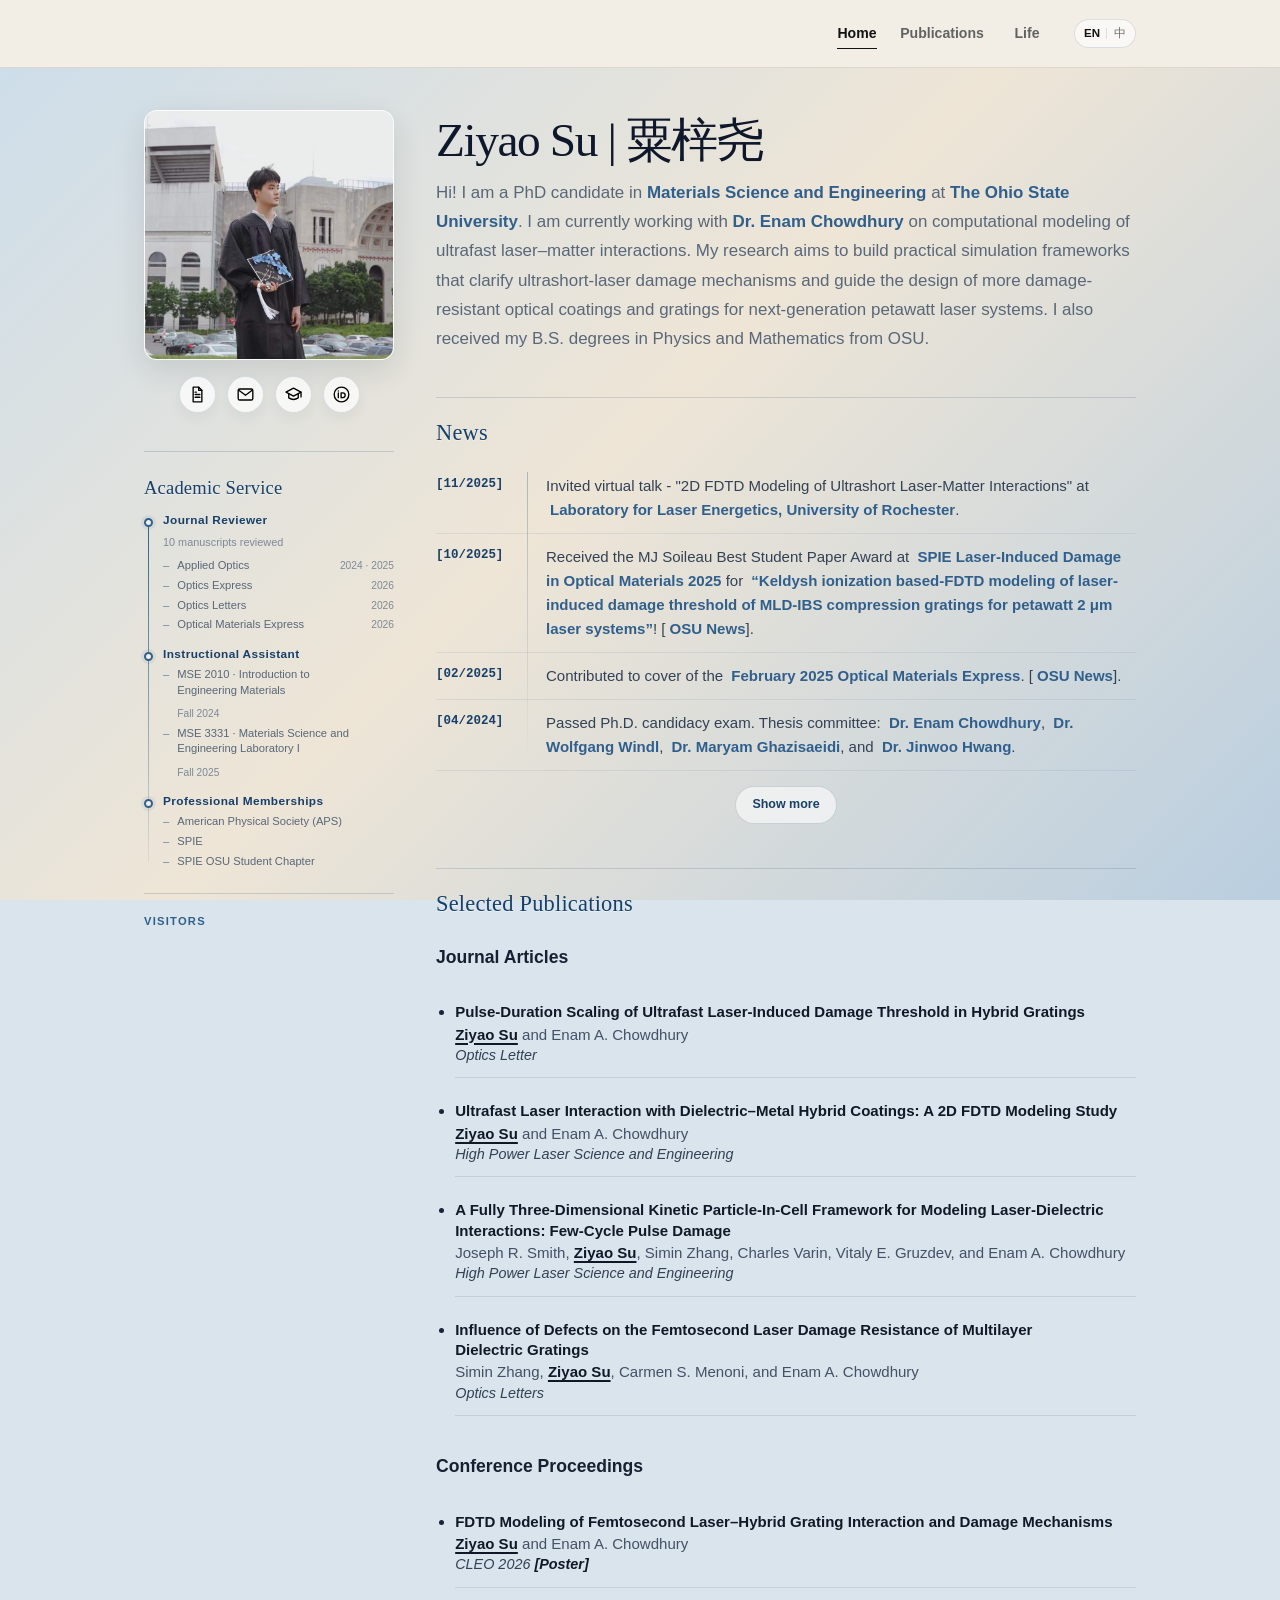
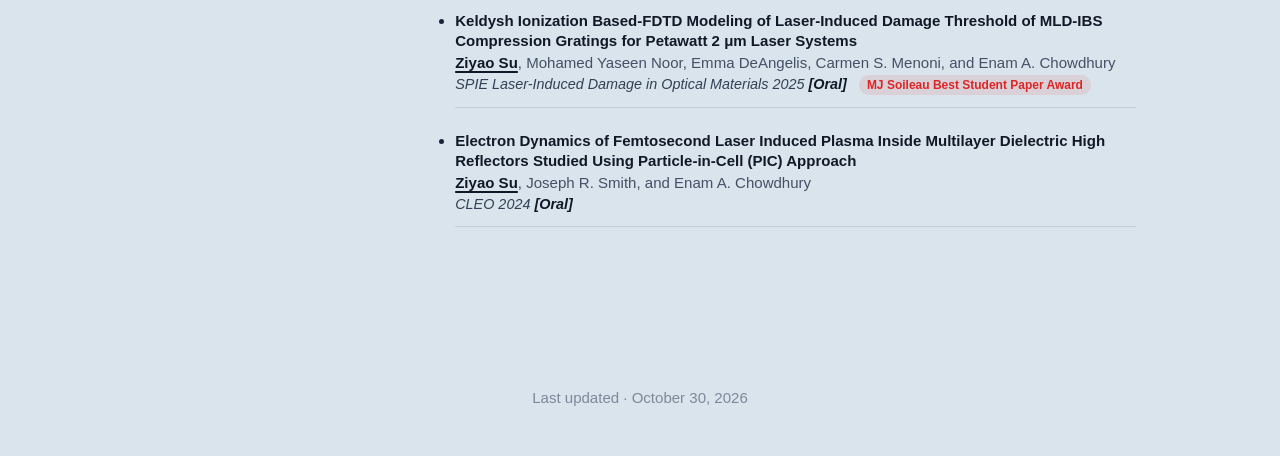
==== index.html @ ebd7d14d "update" ====
<!DOCTYPE html>
<html lang="en">
<head>
  <meta charset="UTF-8" />
  <meta name="viewport" content="width=device-width, initial-scale=1.0" />

  <title>Ziyao Su | 粟梓尧</title>

  <meta name="description" content="Personal academic website of Ziyao Su, PhD candidate in Materials Science and Engineering at The Ohio State University." />
  <meta name="author" content="Ziyao Su" />
  <script>document.documentElement.lang=new URLSearchParams(location.search).get('lang')==='zh'?'zh-CN':'en'</script>

  <link rel="stylesheet" href="style.css" />
  <link rel="stylesheet" href="refine.css?v=20261030-9" />
</head>

<body>
  <nav class="site-nav">
    <div class="nav-container">
      <div class="nav-actions"><div class="nav-links">
        <a href="index.html" class="active" data-en="Home" data-zh="首页">Home</a>
        <a href="publications.html" data-en="Publications" data-zh="学术成果">Publications</a>
        <a href="life.html" data-en="Life" data-zh="生活">Life</a>
      </div><button class="language-toggle" type="button" aria-label="切换至中文"><span data-lang="en">EN</span><i></i><span data-lang="zh">中</span></button></div>
    </div>
  </nav>

  <main class="container home-layout">
    <aside class="profile-sidebar">
      <div class="hero-photo-block">
        <img src="assets/images/profile/ziyao-su.jpg" alt="Ziyao Su" class="profile-photo" />

        <div class="hero-links" aria-label="Profile links">
          <a href="assets/documents/ziyao-su-cv-en.pdf" data-cv-link target="_blank" rel="noopener noreferrer" aria-label="Curriculum Vitae" data-tooltip-en="CV" data-tooltip-zh="简历"><img src="assets/icons/cv.svg" alt="" /></a>
          <a href="mailto:su.775@buckeyemail.osu.edu" aria-label="Email" data-tooltip-en="Email" data-tooltip-zh="邮箱"><img src="assets/icons/email.svg" alt="" /></a>
          <a href="https://scholar.google.com/citations?user=xP8BkjIAAAAJ&hl=en" target="_blank" rel="noopener noreferrer" aria-label="Google Scholar" data-tooltip-en="Google Scholar" data-tooltip-zh="谷歌学术"><img src="assets/icons/scholar.svg" alt="" /></a>
          <a href="https://orcid.org/0009-0007-4536-7956" target="_blank" rel="noopener noreferrer" aria-label="ORCID" data-tooltip-en="ORCID" data-tooltip-zh="ORCID"><img src="assets/icons/orcid.svg" alt="" /></a>
        </div>
      </div>

      <section id="service" class="service-section sidebar-service">
        <h2 data-en="Academic Service" data-zh="学术服务">Academic Service</h2>
        <ul class="service-points">
        <li class="service-group">
          <h3 data-en="Journal Reviewer" data-zh="期刊审稿">Journal Reviewer</h3>
          <span class="service-summary" data-en="10 manuscripts reviewed" data-zh="共审阅 10 篇稿件">10 manuscripts reviewed</span>
          <ul class="service-details">
            <li><span>Applied Optics</span><small>2024 · 2025</small></li>
            <li><span>Optics Express</span><small>2026</small></li>
            <li><span>Optics Letters</span><small>2026</small></li>
            <li><span>Optical Materials Express</span><small>2026</small></li>
          </ul>
        </li>
        <li class="service-group">
          <h3 data-en="Instructional Assistant" data-zh="教学助理">Instructional Assistant</h3>
          <ul class="service-details service-courses">
            <li data-en="MSE 2010 · Introduction to Engineering Materials &lt;small&gt;Fall 2024&lt;/small&gt;" data-zh="MSE 2010 · 工程材料导论 &lt;small&gt;2024 秋季&lt;/small&gt;">MSE 2010 · Introduction to Engineering Materials <small>Fall 2024</small></li>
            <li data-en="MSE 3331 · Materials Science and Engineering Laboratory I &lt;small&gt;Fall 2025&lt;/small&gt;" data-zh="MSE 3331 · 材料科学与工程实验 I &lt;small&gt;2025 秋季&lt;/small&gt;">MSE 3331 · Materials Science and Engineering Laboratory I <small>Fall 2025</small></li>
          </ul>
</li>
<li class="service-group">
  <h3 data-en="Professional Memberships" data-zh="专业会员">
    Professional Memberships
  </h3>
  <ul class="service-details service-memberships">
    <li data-en="American Physical Society (APS)"
        data-zh="美国物理学会（APS）">
      American Physical Society (APS)
    </li>
    <li data-en="SPIE" data-zh="SPIE">
      SPIE
    </li>
    <li data-en="SPIE OSU Student Chapter"
        data-zh="SPIE 俄亥俄州立大学学生分会">
      SPIE OSU Student Chapter
    </li>
  </ul>
</li>
        </ul>
      </section>

      <div class="sidebar-visitors">
        <span class="section-kicker" data-en="Visitors" data-zh="访客分布">Visitors</span>
	<div class="visitor-map" aria-label="Live visitor map">
  	<script
    	type="text/javascript"
    	id="mapmyvisitors"
    	src="https://mapmyvisitors.com/map.js?d=BDCIpGPcllW_cc_8S6606R4wEOKuxlZDSg9WOdwCF6E&cl=ffffff&w=a">
  	</script>
    </aside>

    <div class="home-content">
    <header class="home-hero">

      <div class="hero-intro">
        <h1>Ziyao Su | 粟梓尧 </h1>

        <p class="subtitle" data-content-key="hero-intro">
          Hi! I am a PhD candidate in <a href="https://mse.osu.edu/" target="_blank" rel="noopener noreferrer">Materials Science and Engineering</a> at 
          <a href="https://osu.edu" target="_blank" rel="noopener noreferrer">The Ohio State University</a>. 
          I am currently working with <a href="https://people.engineering.osu.edu/people/chowdhury.24" target="_blank" rel="noopener noreferrer">Dr. Enam Chowdhury</a> 
          on computational modeling of ultrafast laser–matter interactions. My research aims to build practical simulation frameworks that clarify ultrashort-laser damage mechanisms and guide the design of more damage-resistant optical coatings and gratings for next-generation petawatt laser systems. I also received my B.S. degrees in Physics and Mathematics from OSU.
        </p>
        
      </div>
    </header>


<!------------------------------------------ news ------------------------------------------>   
    
<section id="news" class="news-section">
  <h2 data-en="News" data-zh="近况">News</h2>

  <ul class="news-list">


    <li>
      <span class="news-date">[11/2025]</span>
      <span class="news-text" data-content-key="news-talk">
        Invited virtual talk - "2D FDTD Modeling of Ultrashort Laser-Matter Interactions" at 
        <a href="https://www.lle.rochester.edu/" target="_blank">Laboratory for Laser Energetics, University of Rochester</a>.
      </span>
    </li>

    <li>
      <span class="news-date">[10/2025]</span>
      <span class="news-text" data-content-key="news-award">
        Received the MJ Soileau Best Student Paper Award at
        <a href="https://spie.org/conferences-and-exhibitions/laser-damage" target="_blank">
          SPIE Laser-Induced Damage in Optical Materials 2025
        </a>
        for
        <a href="https://doi.org/10.1117/12.3071987" target="_blank">“Keldysh ionization based-FDTD modeling of laser-induced damage threshold of MLD-IBS compression gratings for petawatt 2 μm laser systems”</a>! 
        [<a href="https://mse.osu.edu/news/2026/03/mse-doctoral-candidate-ziyao-su-receives-best-student-paper-award" target="_blank">OSU News</a>].
      </span>
    </li>
    
    <li>
      <span class="news-date">[02/2025]</span>
      <span class="news-text" data-content-key="news-cover">
        Contributed to cover of the
        <a href="https://opg.optica.org/ome/issue.cfm?volume=15&issue=2" target="_blank" rel="noopener noreferrer">February 2025 Optical Materials Express</a>. 
        [<a href="https://mse.osu.edu/news/2025/02/work-mse-doctoral-candidates-featured-cover-optical-materials-express" target="_blank" rel="noopener noreferrer">OSU News</a>].
      </span>
    </li>

    <li>
      <span class="news-date">[04/2024]</span>
      <span class="news-text" data-content-key="news-candidacy">
        Passed Ph.D. candidacy exam. Thesis committee:         
        <a href="https://people.engineering.osu.edu/people/chowdhury.24" target="_blank" rel="noopener noreferrer">Dr. Enam Chowdhury</a>,
        <a href="https://people.engineering.osu.edu/people/windl.1" target="_blank" rel="noopener noreferrer">Dr. Wolfgang Windl</a>,
        <a href="https://people.engineering.osu.edu/people/ghazisaeidi.1" target="_blank" rel="noopener noreferrer">Dr. Maryam Ghazisaeidi</a>,
        and <a href="https://people.engineering.osu.edu/people/hwang.458" target="_blank" rel="noopener noreferrer">Dr. Jinwoo Hwang</a>.
      </span>
    </li>
    
    <li>
      <span class="news-date">[01/2023]</span>
      <span class="news-text" data-content-key="news-phd">
        Started Ph.D. journey in <a href="https://mse.osu.edu/" target="_blank" rel="noopener noreferrer">Materials Science and Engineering</a>
        at <a href="https://osu.edu" target="_blank" rel="noopener noreferrer">The Ohio State University</a>,
        advised by <a href="https://people.engineering.osu.edu/people/chowdhury.24" target="_blank" rel="noopener noreferrer">Dr. Enam Chowdhury</a>.
      </span>
    </li>
    
  </ul>
  <button class="news-more" type="button" data-en="Show more" data-zh="显示更多">Show more</button>
</section>

<!------------------------------------------ publications ------------------------------------------>
    
<section id="publications">
  <h2 data-en="Selected Publications" data-zh="代表性成果">Selected Publications</h2>
  <h3 data-en="Journal Articles" data-zh="期刊论文">Journal Articles</h3>

  <ul class="publication-list compact-publications">
<!-----------------------------------------
    <li>
      <div class="pub-title-line">
        High Damage Threshold Multilayer Dielectric Gratings Enabled for 1.95 μm
        High-Energy CPA Systems
      </div>
      <div class="pub-author-line">
        Mohamed Yaseen Noor, <strong>Ziyao Su</strong>, Ravleen Kaur, Andy Lee,
        Carmen S. Menoni, and Enam Chowdhury
      </div>
      <div class="pub-info-line">
        Optica, manuscript in preparation for submission
      </div>
    </li>

    <li>
      <div class="pub-title-line">
        X-ray Production from High Intensity Mid-IR Laser Interactions with Thin
        Liquid Sheet Target in Air
      </div>
      <div class="pub-author-line">
        Milo Eder, Justin Twardowski, <strong>Ziyao Su</strong>, Alphonse Marra,
        Michael Chini, Zenghu Chang, and Enam Chowdhury
      </div>
      <div class="pub-info-line">
        <em>Ultrafast Science</em>, under review
      </div>
    </li>

    <li>
      <div class="pub-title-line">
        <a href="https://doi.org/10.1021/acsami.5c16451" target="_blank" rel="noopener noreferrer">
          Ultrafast Laser-Induced Defects in β-Gallium Oxide Below Ablation Threshold
        </a>
      </div>
      <div class="pub-author-line">
        E. DeAngelis, C. Chae, S. Alam, H. Gao, M. Y. Noor,
        <strong>Ziyao Su</strong>, L. Brillson, J. Hwang, and E. Chowdhury
      </div>
      <div class="pub-info-line">
        <em>ACS Applied Materials &amp; Interfaces</em>
      </div>
    </li>
 ----------------------------------------->   

    <li>
      <div class="pub-title-line">
        <a href="https://doi.org/10.1364/OL.608170" target="_blank" rel="noopener noreferrer">
         Pulse-Duration Scaling of Ultrafast Laser-Induced Damage Threshold in Hybrid Gratings
        </a>
      </div>
      <div class="pub-author-line">
        <strong>Ziyao Su</strong> and Enam A. Chowdhury
      </div>
      <div class="pub-info-line">
        <em>Optics Letter</em>
      </div>
    </li>


    <li>
      <div class="pub-title-line">
        <a href="https://doi.org/10.1017/hpl.2026.10161" target="_blank" rel="noopener noreferrer">
          Ultrafast Laser Interaction with Dielectric–Metal Hybrid Coatings:
          A 2D FDTD Modeling Study
        </a>
      </div>
      <div class="pub-author-line">
        <strong>Ziyao Su</strong> and Enam A. Chowdhury
      </div>
      <div class="pub-info-line">
        <em>High Power Laser Science and Engineering</em>
      </div>
    </li>
    

    <li>
      <div class="pub-title-line">
        <a href="https://doi.org/10.1017/hpl.2025.10041" target="_blank" rel="noopener noreferrer">
          A Fully Three-Dimensional Kinetic Particle-In-Cell Framework for Modeling
          Laser-Dielectric Interactions: Few-Cycle Pulse Damage
        </a>
      </div>
      <div class="pub-author-line">
        Joseph R. Smith, <strong>Ziyao Su</strong>, Simin Zhang, Charles Varin,
        Vitaly E. Gruzdev, and Enam A. Chowdhury
      </div>
      <div class="pub-info-line">
        <em>High Power Laser Science and Engineering</em>
      </div>
    </li>
    
    <li>
      <div class="pub-title-line">
        <a href="https://doi.org/10.1364/OL.483581" target="_blank" rel="noopener noreferrer">
          Influence of Defects on the Femtosecond Laser Damage Resistance of
          Multilayer Dielectric Gratings
        </a>
      </div>
      <div class="pub-author-line">
        Simin Zhang, <strong>Ziyao Su</strong>, Carmen S. Menoni, and Enam A. Chowdhury
      </div>
      <div class="pub-info-line">
        <em>Optics Letters</em>
      </div>
    </li>
  </ul>

  <h3 data-en="Conference Proceedings" data-zh="会议录">Conference Proceedings</h3>

  <ul class="publication-list compact-publications">
    <li>
      <div class="pub-title-line">
        <a href="https://doi.org/10.1364/CLEO_AT.2026.JW1.123" target="_blank" rel="noopener noreferrer">
        FDTD Modeling of Femtosecond Laser–Hybrid Grating Interaction and Damage Mechanisms
	</a>
      </div>
      <div class="pub-author-line">
        <strong>Ziyao Su</strong> and Enam A. Chowdhury
      </div>
      <div class="pub-info-line">
        <em>CLEO 2026 <strong>[Poster]</strong></em>        
      </div>
    </li>

    <li>
      <div class="pub-title-line">
        <a href="https://doi.org/10.1117/12.3071987" target="_blank" rel="noopener noreferrer">
          Keldysh Ionization Based-FDTD Modeling of Laser-Induced Damage Threshold
          of MLD-IBS Compression Gratings for Petawatt 2 μm Laser Systems
        </a>
      </div>
      <div class="pub-author-line">
        <strong>Ziyao Su</strong>, Mohamed Yaseen Noor, Emma DeAngelis,
        Carmen S. Menoni, and Enam A. Chowdhury
      </div>
      <div class="pub-info-line">
        <em>SPIE Laser-Induced Damage in Optical Materials 2025 <strong>[Oral]</strong></em> 
        <span class="pub-highlight">MJ Soileau Best Student Paper Award</span>
      </div>
    </li>

    <li>
      <div class="pub-title-line">
        <a href="https://doi.org/10.1364/CLEO_SI.2024.SF3H.5" target="_blank" rel="noopener noreferrer">
          Electron Dynamics of Femtosecond Laser Induced Plasma Inside Multilayer
          Dielectric High Reflectors Studied Using Particle-in-Cell (PIC) Approach
        </a>
      </div>
      <div class="pub-author-line">
        <strong>Ziyao Su</strong>, Joseph R. Smith, and Enam A. Chowdhury
      </div>
      <div class="pub-info-line">
        <em>CLEO 2024 <strong>[Oral]</strong></em>  
      </div>
    </li>
  </ul>
</section>
    </div>
  </main>
  <footer class="site-footer" data-en="Last updated · October 30, 2026" data-zh="最近更新 · 2026 年 10 月 30 日">Last updated · October 30, 2026</footer>
  <script src="site.js?v=20261030-15"></script>
</body>
</html>
---- style.css ----
:root {
  --bg-1: #eef4ff;
  --bg-2: #f8f2ff;
  --bg-3: #f8fbff;

  --card: rgba(255, 255, 255, 0.78);
  --card-strong: rgba(255, 255, 255, 0.92);
  --border: rgba(255, 255, 255, 0.45);

  --text: #18212f;
  --muted: #5d6b82;
  --soft: #8a96ab;

  --primary: #4f6df5;
  --primary-dark: #2f4dd8;

  --shadow-lg: 0 18px 50px rgba(43, 61, 103, 0.12);
  --shadow-md: 0 10px 28px rgba(43, 61, 103, 0.08);

  --radius-xl: 26px;
}

/* 2026 unified refinement */
:root {
  --ink: #182129;
  --muted: #5e6a73;
  --soft: #83909a;
  --primary: #345d73;
  --primary-dark: #234759;
  --paper: #f7f7f4;
  --card: rgba(255, 255, 252, .84);
  --border: rgba(31, 47, 55, .11);
  --radius-xl: 18px;
  --shadow-md: 0 12px 36px rgba(32, 46, 52, .055);
}

html { scroll-behavior: smooth; background: var(--paper); }
body {
  color: var(--ink);
  background: linear-gradient(180deg, #f5f6f3 0, #fafaf8 42%, #f4f5f2 100%);
  font-family: Inter, "Noto Sans SC", "PingFang SC", -apple-system, BlinkMacSystemFont, "Segoe UI", sans-serif;
  opacity: 0;
  transform: translateY(5px);
  transition: opacity .35s ease, transform .35s ease;
}
body.page-ready { opacity: 1; transform: none; }
body.page-leaving { opacity: 0; transform: translateY(-3px); }
body::before, body::after { opacity: .24; filter: saturate(.55); }

.site-nav {
  position: sticky; top: 0; z-index: 50;
  height: 68px;
  background: rgba(247, 247, 244, .82);
  border-bottom: 1px solid var(--border);
  backdrop-filter: blur(18px) saturate(135%);
  -webkit-backdrop-filter: blur(18px) saturate(135%);
}
.nav-container { max-width: 1040px; height: 100%; padding: 0 24px; }
.nav-name { font-family: Georgia, "Noto Serif SC", serif; font-weight: 600; letter-spacing: .025em; }
.nav-actions, .nav-links { display: flex; align-items: center; }
.nav-actions { gap: 16px; }
.nav-links { gap: 2px; }
.nav-links a { position: relative; padding: 8px 11px; border-radius: 8px; font-size: .88rem; font-weight: 560; }
.nav-links a.active { color: var(--ink); background: transparent; box-shadow: none; }
.nav-links a.active::after { content: ""; position: absolute; left: 11px; right: 11px; bottom: 2px; height: 1.5px; background: var(--primary); }
.nav-links a:hover { background: rgba(48, 81, 96, .06); }
.language-toggle { display: flex; align-items: center; gap: 6px; padding: 5px 8px; border: 1px solid var(--border); border-radius: 999px; background: rgba(255,255,255,.56); color: var(--soft); cursor: pointer; font: inherit; font-size: .72rem; }
.language-toggle i { width: 1px; height: 11px; background: var(--border); }
.language-toggle span { transition: color .2s ease, font-weight .2s ease; }
.language-toggle span.active { color: var(--primary-dark); font-weight: 800; }

.container, .page-container { max-width: 1040px; }
header, section { border: 1px solid var(--border); border-radius: var(--radius-xl); box-shadow: var(--shadow-md); }
.home-hero { padding: 42px; grid-template-columns: 214px 1fr; gap: 42px; }
.profile-photo { width: 190px; height: 190px; border-radius: 13px; box-shadow: 0 10px 30px rgba(31, 43, 49, .12); }
h1 { font-family: Georgia, "Noto Serif SC", serif; font-weight: 500; font-size: clamp(2.25rem, 4vw, 3.3rem); }
.subtitle { line-height: 1.72; }
section { padding: 28px 30px; margin-top: 18px; }
section h2 { margin-bottom: 18px; padding-left: 0; font-family: Georgia, "Noto Serif SC", serif; font-weight: 500; font-size: 1.5rem; }
section h2::before { display: none; }
.news-list li { padding: 10px 0; }
.compact-publications li { margin-bottom: 11px; }

.section-kicker { color: var(--primary); font-size: .72rem; font-weight: 750; letter-spacing: .13em; text-transform: uppercase; }

.site-footer { padding: 30px 16px 44px; }
@media (max-width: 760px) {
  .site-nav { height: 62px; }
  .nav-container { flex-direction: row; align-items: center; padding: 0 15px; gap: 10px; }
  .nav-name { font-size: .94rem; white-space: nowrap; }
  .nav-actions { gap: 5px; margin-left: auto; }
  .nav-links { gap: 0; }
  .nav-links a { padding: 7px 6px; font-size: .76rem; }
  .nav-links a.active::after { left: 6px; right: 6px; }
  .language-toggle { gap: 4px; padding: 4px 6px; font-size: .66rem; }
  .container, .page-container { padding: 22px 13px 45px; }
  .home-hero { padding: 25px 20px; gap: 21px; }
  section { padding: 22px 18px; }
}

* {
  box-sizing: border-box;
}

html {
  scroll-behavior: smooth;
}

body {
  margin: 0;
  font-family: Inter, "Segoe UI", Arial, Helvetica, sans-serif;
  color: var(--text);
  line-height: 1.75;
  min-height: 100vh;
  background:
    radial-gradient(circle at 10% 20%, rgba(125, 171, 255, 0.25), transparent 28%),
    radial-gradient(circle at 90% 15%, rgba(173, 127, 255, 0.20), transparent 25%),
    radial-gradient(circle at 80% 80%, rgba(104, 211, 255, 0.18), transparent 26%),
    linear-gradient(135deg, var(--bg-1) 0%, var(--bg-2) 52%, var(--bg-3) 100%);
}

body::before,
body::after {
  content: "";
  position: fixed;
  z-index: -1;
  border-radius: 999px;
  filter: blur(60px);
  opacity: 0.35;
}

body::before {
  width: 280px;
  height: 280px;
  top: 80px;
  left: -60px;
  background: #96b8ff;
}

body::after {
  width: 340px;
  height: 340px;
  right: -100px;
  top: 280px;
  background: #d6a3ff;
}

a {
  color: var(--primary);
  text-decoration: none;
  transition: all 0.2s ease;
}

a:hover {
  color: var(--primary-dark);
  text-decoration: underline;
}

strong {
  color: #101828;
}

em {
  color: #334155;
}

/* ---------------------------Layout--------------------------- */

.container,
.page-container {
  max-width: 1080px;
  margin: 0 auto;
  padding: 46px 24px 80px;
}

/* Header */

header {
  background: var(--card-strong);
  border: 1px solid var(--border);
  box-shadow: var(--shadow-lg);
  backdrop-filter: blur(12px);
  border-radius: var(--radius-xl);
  padding: 44px 42px;
  margin-bottom: 28px;
  position: relative;
  overflow: hidden;
}

header::before {
  content: "";
  position: absolute;
  width: 220px;
  height: 220px;
  border-radius: 999px;
  right: -70px;
  top: -70px;
  background: radial-gradient(circle, rgba(133, 164, 255, 0.25), transparent 68%);
}

header::after {
  content: "";
  position: absolute;
  width: 180px;
  height: 180px;
  border-radius: 999px;
  left: -60px;
  bottom: -60px;
  background: radial-gradient(circle, rgba(198, 147, 255, 0.18), transparent 68%);
}

/* ---------------------------Navigation--------------------------- */

.site-nav {
  position: sticky;
  top: 0;
  z-index: 20;
  backdrop-filter: blur(14px);
  background: rgba(255, 255, 255, 0.55);
  border-bottom: 1px solid rgba(255, 255, 255, 0.35);
}

.nav-container {
  max-width: 1080px;
  margin: 0 auto;
  padding: 16px 24px;
  display: flex;
  justify-content: space-between;
  align-items: center;
}

.nav-name {
  font-size: 1.05rem;
  font-weight: 800;
  letter-spacing: 0.02em;
  color: #0f172a;
}

.nav-name:hover {
  text-decoration: none;
}

.nav-links {
  display: flex;
  flex-wrap: wrap;
  gap: 10px;
}

.nav-links a {
  color: var(--muted);
  padding: 8px 14px;
  border-radius: 999px;
  font-size: 0.95rem;
  font-weight: 600;
}

.nav-links a:hover {
  background: rgba(79, 109, 245, 0.08);
  color: var(--primary-dark);
  text-decoration: none;
}

.nav-links a.active {
  background: linear-gradient(135deg, #4f6df5, #7c5cff);
  color: white;
  box-shadow: 0 8px 20px rgba(79, 109, 245, 0.22);
}

/* ---------------------------Homepage hero--------------------------- */

.home-hero {
  display: grid;
  grid-template-columns: 260px 1fr;
  gap: 34px;
  align-items: center;
}

.hero-photo-block {
  display: flex;
  flex-direction: column;
  align-items: center;
}

.profile-photo {
  width: 220px;
  height: 220px;
  object-fit: cover;
  border-radius: 28px;
  border: 1px solid rgba(255, 255, 255, 0.65);
  box-shadow: 0 14px 34px rgba(43, 61, 103, 0.14);
  background: rgba(255, 255, 255, 0.6);
}

.hero-links {
  display: flex;
  flex-wrap: wrap;
  justify-content: center;
  gap: 7px;
  margin-top: 14px;
  font-size: 0.9rem;
  font-weight: 700;
}

.hero-links a {
  color: var(--primary-dark);
}

.hero-links a:hover {
  text-decoration: underline;
}

.hero-links span {
  color: var(--soft);
  font-weight: 500;
}

.hero-intro {
  position: relative;
  z-index: 1;
}

.hero-intro h1 {
  margin-bottom: 10px;
}

.hero-intro .subtitle {
  margin-top: 12px;
}

h1 {
  margin: 0 0 12px;
  font-size: clamp(2.4rem, 4vw, 3.6rem);
  line-height: 1.1;
  letter-spacing: -0.03em;
  color: #0f172a;
}

.subtitle {
  margin: 0;
  max-width: 780px;
  font-size: 1.06rem;
  color: var(--muted);
}

.affiliation {
  display: inline-block;
  margin: 4px 0 14px;
  padding: 6px 12px;
  border-radius: 999px;
  background: rgba(79, 109, 245, 0.10);
  color: var(--primary-dark);
  font-weight: 700;
  font-size: 0.95rem;
}

/* ---------------------------Normal sections--------------------------- */

section {
  background: var(--card);
  border: 1px solid var(--border);
  box-shadow: var(--shadow-md);
  backdrop-filter: blur(10px);
  border-radius: var(--radius-xl);
  padding: 34px;
  margin-top: 26px;
}

section h2 {
  margin: 0 0 24px;
  font-size: 1.65rem;
  line-height: 1.2;
  color: #0f172a;
  position: relative;
  padding-left: 16px;
}

section h2::before {
  content: "";
  position: absolute;
  left: 0;
  top: 6px;
  width: 6px;
  height: 1.2em;
  border-radius: 999px;
  background: linear-gradient(180deg, #4f6df5, #8b5cf6);
}

section h3 {
  color: #172033;
  margin-top: 24px;
}

/* ---------------------------News section--------------------------- */

.news-section {
  padding: 30px 34px;
}

.news-list {
  list-style: none;
  padding: 0;
  margin: 0;
}

.news-list li {
  display: grid;
  grid-template-columns: 110px 1fr;
  gap: 18px;
  padding: 12px 0;
  border-bottom: 1px solid rgba(148, 163, 184, 0.22);
}

.news-list li:last-child {
  border-bottom: none;
}

.news-date {
  color: black;
  font-weight: 800;
  font-size: 0.92rem;
  white-space: nowrap;
}

.news-text {
  color: #334155;
  line-height: 1.6;
}

.news-text a {
  font-weight: 700;
  margin-left: 4px;
}

@media (max-width: 700px) {
  .news-list li {
    grid-template-columns: 1fr;
    gap: 4px;
  }
}


/* ---------------------------Selected publications--------------------------- */

.compact-publications {
  padding-left: 1.2rem;
}

.compact-publications li {
  margin-bottom: 14px;
  line-height: 1.35;
}

.pub-title-line {
  font-weight: 700;
  color: #111827;
  margin-bottom: 2px;
}

.pub-title-line a {
  color: #111827;
  text-decoration: none;
}

.pub-title-line a:hover {
  color: var(--primary-dark);
  text-decoration: underline;
}

.pub-author-line {
  color: #445066;
  font-size: 0.94rem;
  margin-bottom: 1px;
}

.pub-info-line {
  color: var(--soft);
  font-size: 0.9rem;
}

.pub-highlight {
  display: inline-block;
  margin-left: 8px;
  padding: 2px 8px;
  border-radius: 999px;
  background: rgba(220, 38, 38, 0.1);
  color: #dc2626;
  font-size: 0.75rem;
  font-weight: 800;
  white-space: nowrap;
}

/* ---------------------------Footer--------------------------- */

.site-footer {
  text-align: center;
  color: #7d889b;
  padding: 28px 16px 50px;
  font-size: 0.94rem;
}

/* ---------------------------Mobile--------------------------- */

@media (max-width: 760px) {
  .nav-container {
    flex-direction: column;
    align-items: flex-start;
    gap: 10px;
  }

  .container,
  .page-container {
    padding: 28px 16px 56px;
  }

  header,
  section {
    padding: 24px 20px;
    border-radius: 20px;
  }

  .home-hero {
    grid-template-columns: 1fr;
    text-align: left;
    gap: 24px;
  }

  .hero-photo-block {
    align-items: flex-start;
  }

  .profile-photo {
    width: 180px;
    height: 180px;
    border-radius: 24px;
  }

  .hero-links {
    justify-content: flex-start;
  }

}
---- refine.css ----
/* Final shared visual layer - loaded after page-specific styles. */
:root { --ink:#17243a; --muted:#596779; --soft:#7d8998; --primary:#315f8c; --primary-dark:#173f69; --nav-text:#626262; --nav-active:#111; --nav-soft:#707070; --paper:#e8e2d7; --card:rgba(244,239,229,.90); --border:rgba(34,68,99,.14); --radius-xl:18px; --shadow-md:0 14px 40px rgba(30,53,78,.08); }
html { scroll-behavior:smooth; background-color:#d9e4ec !important; background-image:linear-gradient(135deg,#cbddeb 0%,#eee5d6 49%,#b9cee0 100%) !important; min-height:100%; }
body { color:var(--ink); background-color:#d9e4ec !important; background-image:linear-gradient(135deg,#cbddeb 0%,#eee5d6 49%,#b9cee0 100%) !important; background-attachment:fixed !important; min-height:100vh; font-family:Inter,"Noto Sans SC","PingFang SC",-apple-system,BlinkMacSystemFont,"Segoe UI",sans-serif; opacity:1; transform:none; }
body.page-ready,body.page-leaving { opacity:1; transform:none; }
body::before,body::after,header::before,header::after { display:none !important; content:none !important; animation:none !important; }
.site-nav { position:sticky; top:0; z-index:50; height:68px; background:#f2eee6; border-bottom:1px solid #ddd7ce; backdrop-filter:none; -webkit-backdrop-filter:none; }
.nav-container { max-width:1040px; height:100%; padding:0 24px; flex-direction:row; justify-content:flex-end; }
.nav-actions,.nav-links { display:flex; align-items:center; }
.nav-actions { gap:16px; }
.nav-links { gap:2px; }
.nav-links a { display:flex; align-items:center; justify-content:center; position:relative; padding:8px; border-radius:8px; font-size:0; font-weight:560; white-space:nowrap; color:var(--nav-text); }
.nav-links a::before { content:attr(data-en); font-size:.88rem; line-height:1.4; }
html[lang^="zh"] .nav-links a::before { content:attr(data-zh); }
.nav-links a:nth-child(1),.nav-links a:nth-child(3) { width:62px; }
.nav-links a:nth-child(2) { width:104px; }
.nav-links a.active { color:var(--nav-active); background:transparent; box-shadow:none; }
.nav-links a.active::after { content:""; position:absolute; left:11px; right:11px; bottom:2px; height:1.5px; background:var(--nav-active); }
.nav-links a:hover { color:#111; background:#e7e2da; }
.language-toggle { display:flex; align-items:center; justify-content:center; gap:6px; width:62px; height:29px; padding:5px 8px; border:1px solid rgba(34,68,99,.14); border-radius:999px; background:rgba(255,255,255,.56); color:var(--nav-soft); cursor:pointer; font:inherit; font-size:.72rem; }
.language-toggle i { width:1px; height:11px; background:var(--border); }
.language-toggle span { min-width:13px; text-align:center; color:var(--nav-soft); font-weight:500; transition:none; }
html:not([lang^="zh"]) .language-toggle [data-lang="en"],html[lang^="zh"] .language-toggle [data-lang="zh"] { color:#111; font-weight:800; }
.language-toggle:hover { color:#111; border-color:#aaa39a; }
.container,.page-container { max-width:1040px; }
header,section { border:1px solid rgba(42,63,71,.13); border-radius:var(--radius-xl); box-shadow:0 16px 46px rgba(41,55,60,.075); background-color:rgba(255,255,255,.76); background-image:none; backdrop-filter:blur(18px) saturate(120%); -webkit-backdrop-filter:blur(18px) saturate(120%); }
body:not(.page-ready) main > header,body:not(.page-ready) main > section { opacity:0; transform:translateX(34px); }
body.page-ready main > header,body.page-ready main > section { animation:card-arrive .7s both cubic-bezier(.22,1,.36,1); animation-delay:calc(var(--card-index,0) * 70ms); }
body.cards-leaving main > header,body.cards-leaving main > section { animation:card-depart .30s both cubic-bezier(.55,0,1,.45); animation-delay:0ms; }
main > :nth-child(1){--card-index:0} main > :nth-child(2){--card-index:1} main > :nth-child(3){--card-index:2} main > :nth-child(4){--card-index:3} main > :nth-child(5){--card-index:4} main > :nth-child(6){--card-index:5} main > :nth-child(7){--card-index:6}
@keyframes card-arrive { from{opacity:0;transform:translateX(38px) scale(.985);filter:blur(3px)} to{opacity:1;transform:none;filter:blur(0)} }
@keyframes card-depart { from{opacity:1;transform:none;filter:blur(0)} to{opacity:0;transform:translateX(-24px) scale(.995);filter:blur(1px)} }
.home-hero { padding:42px; grid-template-columns:214px 1fr; gap:42px; align-items:start; }
.profile-photo { width:190px; height:190px; border-radius:13px; box-shadow:0 10px 30px rgba(31,43,49,.12); }
.hero-photo-block { position:sticky; top:92px; align-self:start; }
.hero-links { display:flex; justify-content:center; gap:11px; margin-top:16px; }
.hero-links a { position:relative; display:grid; place-items:center; width:37px; height:37px; border:1px solid rgba(34,68,99,.15); border-radius:50%; color:var(--primary-dark); background:rgba(255,255,255,.72); box-shadow:0 5px 14px rgba(31,53,76,.06); transition:transform .2s ease,border-color .2s ease,background .2s ease; }
.hero-links a:hover { transform:translateY(-2px); border-color:rgba(34,68,99,.34); background:#fff; }
.hero-links img { width:19px; height:19px; }
.hero-links a::after { content:attr(data-tooltip-en); position:absolute; top:calc(100% + 7px); left:50%; z-index:5; transform:translate(-50%,-3px); padding:4px 7px; border-radius:5px; color:#fff; background:var(--primary-dark); font-size:.67rem; font-weight:650; line-height:1; white-space:nowrap; opacity:0; pointer-events:none; transition:opacity .18s ease,transform .18s ease; }
html[lang^="zh"] .hero-links a::after { content:attr(data-tooltip-zh); }
.hero-links a:hover::after,.hero-links a:focus-visible::after { opacity:1; transform:translate(-50%,0); }
h1 { font-family:Georgia,"Noto Serif SC",serif; font-weight:500; font-size:clamp(2.25rem,4vw,3.3rem); }
.plain-page-header h1,.life-page-header h1 { margin:0; font-size:clamp(2.25rem,4vw,3.2rem); line-height:1.08; letter-spacing:-.04em; }
.subtitle { line-height:1.72; }
section { padding:28px 30px; margin-top:18px; }
section h2 { display:flex; align-items:center; gap:10px; width:fit-content; margin:0 0 20px; padding:0 0 9px; position:relative; font-family:Georgia,"Noto Serif SC",serif; font-weight:500; font-size:1.5rem; line-height:1.2; color:var(--primary-dark); letter-spacing:.015em; text-shadow:0 1px 0 rgba(255,255,255,.5); }
section h2::before { display:block; position:static; flex:0 0 18px; content:""; width:18px; height:1px; margin:0; background:currentColor; opacity:.6; }
section h2::after { content:""; position:absolute; left:28px; bottom:0; width:46px; height:2px; margin:0; border-radius:9px; background:linear-gradient(90deg,currentColor,transparent); opacity:.45; }
a { font-weight:700; }
.author-highlight { text-decoration-line:underline; text-decoration-thickness:1.5px; text-underline-offset:3px; text-decoration-color:currentColor; }
.news-list { position:relative; }
.news-list::before { content:""; position:absolute; left:91px; top:9px; bottom:9px; width:1px; background:linear-gradient(var(--primary),transparent); opacity:.35; }
.news-list li { position:relative; grid-template-columns:88px 1fr; gap:22px; padding:11px 0; }
.news-date { color:var(--primary-dark); font-family:ui-monospace,SFMono-Regular,Consolas,monospace; font-size:.78rem; }
.news-more { display:block; margin:15px auto 0; padding:7px 16px; border:1px solid rgba(34,68,99,.18); border-radius:999px; color:var(--primary-dark); background:rgba(255,255,255,.58); font:inherit; font-size:.78rem; font-weight:750; cursor:pointer; transition:background .2s ease,border-color .2s ease,transform .2s ease; }
.news-more:hover { transform:translateY(-1px); border-color:rgba(34,68,99,.34); background:rgba(255,255,255,.9); }
.news-more[hidden],.news-list li[hidden] { display:none; }
.news-reveal { animation:news-reveal .4s both cubic-bezier(.22,1,.36,1); }
@keyframes news-reveal { from{opacity:0;transform:translateY(-8px)} to{opacity:1;transform:none} }
.visitor-map { display:grid; place-items:center; min-height:150px; padding:12px; border:1px solid var(--border); border-radius:13px; background:rgba(255,255,255,.56); overflow:hidden; }
.visitor-count { display:block; min-height:20px; }
.compact-publications li { margin-bottom:11px; }
.section-kicker { color:var(--primary); font-size:.88rem; line-height:1.25; font-weight:750; letter-spacing:.11em; text-transform:uppercase; }
.service-section { background:rgba(255,255,255,.72); }
.site-footer { padding:30px 16px 44px; }

/* Publications */
.plain-page-header { padding:22px 2px 8px; }
.pub-section.year-section { display:grid; grid-template-columns:112px minmax(0,1fr); align-items:start; gap:15px; margin-top:20px; }
.sticky-year { position:sticky; top:84px; grid-column:1; display:block; margin:0; padding:10px 12px; width:100%; min-width:0; border-radius:9px; text-align:center; white-space:nowrap; overflow:hidden; text-overflow:ellipsis; font-family:Georgia,"Noto Serif SC",serif; font-size:.94rem; line-height:1.25; font-weight:600; color:var(--primary-dark); background:rgba(255,255,255,.72); backdrop-filter:blur(14px); box-shadow:0 7px 20px rgba(32,52,73,.08); }
.sticky-year::before,.sticky-year::after { display:none; }
.pub-list { grid-column:2; width:100%; padding:7px 15px; border-radius:15px; }
.pub-item { margin:0; padding:10px 1px; border:0; border-bottom:1px solid var(--border); border-radius:0; background:transparent; box-shadow:none; }
.pub-item:hover { transform:none; box-shadow:none; }
.pub-item:last-child { border-bottom:0; }
.pub-venue { padding:0; margin-bottom:4px; border-radius:0; background:none; color:var(--primary); font-size:.69rem; letter-spacing:.045em; text-transform:uppercase; }
.pub-title { font-size:.97rem; line-height:1.4; }
.pub-authors { font-size:.86rem; }
.pub-meta { font-size:.8rem; }
.pub-abstract { border-left-color:var(--primary); border-radius:4px 9px 9px 4px; }
.pub-links { gap:6px; margin-top:7px; }
.pub-badge,.pub-links .bibtex-toggle,.pub-links .abstract-toggle,.pub-action { display:inline-flex; align-items:center; min-height:23px; padding:3px 8px; border:1px solid rgba(49,95,140,.13); border-radius:6px; font-size:.7rem; font-weight:750; line-height:1; text-decoration:none !important; }
.badge-impact { color:#315f8c; border-color:rgba(49,95,140,.16); background:#edf4fa; }
.badge-jcr { color:#416e57; border-color:rgba(65,110,87,.16); background:#eef6f1; }
.pub-links .bibtex-toggle,.pub-links .abstract-toggle,.pub-action { color:#34445a; border-color:rgba(52,68,90,.13); background:rgba(255,255,255,.76); }
.pub-links .bibtex-toggle:hover,.pub-links .abstract-toggle:hover,.pub-action:hover { background:#fff; text-decoration:none; }
.pub-links .is-unavailable { color:#9aa3ad; border-color:rgba(120,130,142,.11); background:rgba(230,233,236,.6); cursor:default; pointer-events:none; }
.bibtex-panel { position:relative; margin-top:8px; padding:12px 76px 12px 13px; border:1px solid var(--border); border-radius:9px; background:rgba(240,244,247,.78); overflow:auto; }
.bibtex-panel[hidden] { display:none; }
.bibtex-panel code { display:block; color:#34445a; font:500 .72rem/1.5 ui-monospace,SFMono-Regular,Consolas,monospace; white-space:pre-wrap; }
.bib-copy { position:absolute; top:8px; right:8px; padding:4px 8px; border:1px solid var(--border); border-radius:5px; color:var(--primary-dark); background:rgba(255,255,255,.78); font:inherit; font-size:.67rem; font-weight:700; cursor:pointer; }

/* Life - warmer and more playful, while retaining the shared shell. */
body:has(.life-page-header) { --ink:#351d20; --muted:#6f5553; --soft:#947c76; --primary:#985355; --primary-dark:#6f3438; --border:rgba(113,42,47,.12); background-color:#eee4db !important; background-image:linear-gradient(140deg,#e7c9c2 0%,#f4ede2 48%,#e1b6b4 100%) !important; background-attachment:fixed !important; }
.life-section { background-color:rgba(255,255,255,.72); background-image:none; backdrop-filter:blur(20px) saturate(115%); -webkit-backdrop-filter:blur(20px) saturate(115%); }
.life-page-header h1,.life-heading { font-family:Georgia,"Noto Serif SC",serif; font-weight:500; }
.life-section { padding:28px; margin-top:18px; border-color:rgba(92,70,52,.10); border-radius:var(--radius-xl); box-shadow:0 12px 34px rgba(88,61,41,.06); }
.life-heading { padding:0 0 9px; }
.life-heading::before { display:block; position:static; flex:0 0 18px; width:18px; height:1px; margin:0; border-radius:0; background:currentColor !important; opacity:.6; }
.life-heading::after { content:""; position:absolute; left:28px; bottom:0; width:46px; height:2px; margin:0; border-radius:9px; background:linear-gradient(90deg,currentColor,transparent); opacity:.45; }
.life-list { gap:12px; }
.life-card { min-height:0; padding:18px; border-radius:14px; box-shadow:none; border:1px solid rgba(111,41,46,.10); background:rgba(255,255,255,.66); backdrop-filter:blur(14px) saturate(112%); -webkit-backdrop-filter:blur(14px) saturate(112%); }
.life-card:hover { transform:translateY(-2px) rotate(.08deg); box-shadow:0 12px 28px rgba(88,61,41,.08); }
.life-tag { border-radius:5px; letter-spacing:.07em; text-transform:uppercase; }
.life-title { position:relative; z-index:1; display:block; clear:both; margin-top:4px; background:none; }
.horizontal-photo-strip { perspective:1100px; perspective-origin:center 42%; padding:34px 10px 28px; scroll-padding-inline:10px; }
.horizontal-photo-strip figure { position:relative; isolation:isolate; flex-basis:280px; border-radius:12px; overflow:visible; background:rgba(255,255,255,.86); border:1px solid rgba(105,61,59,.13); box-shadow:0 10px 22px rgba(75,43,42,.14),0 3px 0 rgba(255,255,255,.9),0 6px 0 rgba(125,83,76,.08); transform:translateZ(0) rotateY(0) scale(.965); transform-style:preserve-3d; transform-origin:left center; transition:transform .52s cubic-bezier(.2,.78,.2,1),box-shadow .52s ease,filter .4s ease; will-change:transform; }
.horizontal-photo-strip figure:nth-child(even) { transform-origin:right center; }
.horizontal-photo-strip figure::before { content:""; position:absolute; inset:0; z-index:2; pointer-events:none; border-radius:inherit; background:linear-gradient(105deg,rgba(255,255,255,.34),transparent 24%,transparent 76%,rgba(85,48,46,.08)); opacity:.55; transition:opacity .35s ease; }
.horizontal-photo-strip figure::after { content:""; position:absolute; z-index:-1; left:7%; right:7%; bottom:-13px; height:18px; border-radius:50%; background:rgba(67,38,38,.22); filter:blur(10px); opacity:.55; transition:transform .5s ease,opacity .5s ease; }
.horizontal-photo-strip figure:hover { z-index:8; transform:translateY(-14px) translateZ(70px) rotateY(-5deg) scale(1.075); box-shadow:0 26px 50px rgba(67,38,38,.24),0 4px 0 rgba(255,255,255,.95),0 8px 0 rgba(125,83,76,.09); filter:saturate(1.04); }
.horizontal-photo-strip figure:nth-child(even):hover { transform:translateY(-14px) translateZ(70px) rotateY(5deg) scale(1.075); }
.horizontal-photo-strip figure:hover::before { opacity:.22; }
.horizontal-photo-strip figure:hover::after { transform:translateY(7px) scale(.82); opacity:.72; }
.horizontal-photo-strip figure:has(+ figure:hover) { transform:translateX(-10px) rotateY(-10deg) scale(.94); }
.horizontal-photo-strip figure:hover + figure { transform:translateX(10px) rotateY(10deg) scale(.94); }
.horizontal-photo-strip img { border-radius:11px 11px 0 0; transform:translateZ(1px); }
.horizontal-photo-strip figcaption { position:relative; z-index:3; border-radius:0 0 11px 11px; background:rgba(255,255,255,.9); }
.championship-box,.music-player-box { border-radius:12px; box-shadow:none; }
@media (max-width:760px) {
  .site-nav { height:62px; }
  .nav-container { flex-direction:row; align-items:center; padding:0 15px; gap:10px; }
  .nav-actions { gap:5px; margin-left:auto; }
  .nav-links { gap:0; }
  .nav-links a { padding:7px 6px; }
  .nav-links a::before { font-size:.76rem; }
  .nav-links a:nth-child(1),.nav-links a:nth-child(3) { width:48px; }
  .nav-links a:nth-child(2) { width:82px; }
  .nav-links a.active::after { left:6px; right:6px; }
  .language-toggle { gap:4px; width:50px; height:27px; padding:4px 6px; font-size:.66rem; }
  .container,.page-container { padding:22px 13px 45px; }
  .home-hero { padding:25px 20px; gap:21px; }
  .hero-photo-block { position:static; }
  section { padding:22px 18px; }
  .news-list::before { display:none; }
  .visitor-map { justify-self:stretch; }
  .pub-section.year-section { grid-template-columns:1fr; gap:8px; }
  .sticky-year { position:relative; top:auto; grid-column:1; width:max-content; min-width:70px; }
  .pub-list { grid-column:1; padding:7px 12px; }
  .life-section { padding:21px 15px; }
  .plain-page-header h1,.life-page-header h1 { font-size:2.25rem; line-height:1.08; }
}
@media (hover:none),(pointer:coarse) {
  .horizontal-photo-strip { perspective:none; padding:8px 0 14px; }
  .horizontal-photo-strip figure,.horizontal-photo-strip figure:nth-child(even),.horizontal-photo-strip figure:hover,.horizontal-photo-strip figure:nth-child(even):hover,.horizontal-photo-strip figure:has(+ figure:hover),.horizontal-photo-strip figure:hover + figure { transform:none; }
  .horizontal-photo-strip figure::after { display:none; }
}
@media (prefers-reduced-motion:reduce) { body,main > header,main > section { animation:none !important; transition:none !important; transform:none !important; filter:none !important; } }

/* Editorial homepage: a fixed profile rail with an open, asymmetric content field. */
.home-layout { display:grid; grid-template-columns:250px minmax(0,1fr); gap:42px; align-items:start; padding-top:42px; font-size:.94rem; }
.profile-sidebar { position:sticky; top:94px; align-self:start; min-width:0; }
.profile-sidebar .hero-photo-block { position:static; }
.profile-sidebar .profile-photo { display:block; width:100%; height:auto; aspect-ratio:1; object-fit:cover; }
.sidebar-service { margin:38px 0 0; padding:25px 0 0; border:0; border-top:1px solid rgba(34,68,99,.18); border-radius:0; background:transparent; box-shadow:none; backdrop-filter:none; -webkit-backdrop-filter:none; }
.sidebar-service h2 { margin-bottom:14px; font-size:1.16rem; }
.sidebar-service .service-points { position:relative; margin:0; padding:0; list-style:none; }
.sidebar-service .service-points::before { content:""; position:absolute; top:7px; bottom:7px; left:4px; width:1px; background:linear-gradient(var(--primary),rgba(49,95,140,.08)); }
.sidebar-service .service-group { position:relative; padding-left:19px; }
.sidebar-service .service-group::before { content:""; position:absolute; top:5px; left:0; width:9px; height:9px; box-sizing:border-box; border:2px solid var(--primary); border-radius:50%; background:#f3eee5; box-shadow:0 0 0 3px rgba(49,95,140,.08); }
.sidebar-service .service-group + .service-group { margin-top:14px; }
.sidebar-service h3 { margin:0 0 4px; color:var(--primary-dark); font-size:.74rem; line-height:1.35; letter-spacing:.035em; }
.sidebar-service p { margin:0; color:var(--muted); font-size:.72rem; line-height:1.52; text-wrap:pretty; overflow-wrap:normal; word-break:normal; }
.service-summary { display:block; margin-bottom:6px; color:var(--soft); font-size:.68rem; }
.service-details { display:grid; gap:4px; margin:0; padding:0; list-style:none; }
.service-details li { display:flex; justify-content:space-between; gap:8px; color:var(--muted); font-size:.7rem; line-height:1.4; text-wrap:pretty; }
.service-details li::before { content:"–"; flex:0 0 auto; color:var(--primary); opacity:.7; }
.service-details li > span,.service-details li > a { margin-right:auto; }
.service-details small { flex:0 0 auto; color:var(--soft); font-size:.64rem; line-height:1.5; }
.service-courses li { display:grid; grid-template-columns:auto 1fr; }
.service-courses small { grid-column:2; display:block; }
.service-memberships li { justify-content:flex-start; }
.sidebar-visitors { margin-top:24px; padding-top:20px; border-top:1px solid rgba(34,68,99,.18); }
.sidebar-visitors .section-kicker { display:block; margin-bottom:10px; font-size:.7rem; }
.sidebar-visitors .visitor-map { min-height:95px; padding:0; border:0; border-radius:8px; background:transparent; overflow:hidden; }
.map-widget-fallback { display:grid; place-items:center; width:190px; height:95px; padding:14px; border:1px solid rgba(34,68,99,.13); border-radius:8px; color:var(--soft); background:radial-gradient(circle at 35% 35%,rgba(255,255,255,.72),rgba(205,220,231,.54)); font-size:.66rem; line-height:1.35; text-align:center; box-sizing:border-box; }
.visitor-map:has(iframe) .map-widget-fallback,.visitor-map:has(img) .map-widget-fallback { display:none; }
.sidebar-visitors .visitor-map > * { max-width:100%; }
.sidebar-visitors .visitor-count { max-width:100%; height:auto; margin:10px auto 0; }
.last-updated { margin:9px 0 0; color:var(--soft); font-size:.64rem; line-height:1.4; text-align:center; letter-spacing:.015em; }
.home-content { display:grid; grid-template-columns:minmax(0,1.35fr) minmax(250px,.75fr); gap:22px 30px; min-width:0; }
.home-content h1 { font-size:clamp(2.05rem,3.7vw,3rem); }
.home-content section h2 { font-size:1.4rem; }
.home-content > .home-hero { grid-column:1 / -1; display:block; padding:4px 0 22px; }
.home-content > .news-section { grid-column:1 / -1; }
.home-content > #publications { grid-column:1 / -1; }
.home-content > header,.home-content > section { margin:0; padding:22px 0; border:0; border-top:1px solid rgba(34,68,99,.16); border-radius:0; background:transparent; box-shadow:none; backdrop-filter:none; -webkit-backdrop-filter:none; }
.home-content > .home-hero { border-top:0; }
.home-content > section h2 { margin-bottom:16px; }
.home-layout #service h2,.home-layout #news h2,.home-layout #publications h2 { display:block; padding:0; border:0; border-radius:0; color:var(--primary-dark); background:none; box-shadow:none; font-family:"Iowan Old Style","Palatino Linotype",Palatino,Georgia,"Noto Serif SC",serif; font-weight:500; letter-spacing:.01em; }
.home-layout #service h2::before,.home-layout #service h2::after,.home-layout #news h2::before,.home-layout #news h2::after,.home-layout #publications h2::before,.home-layout #publications h2::after { display:none; content:none; }
.home-content .compact-publications { display:grid; grid-template-columns:1fr; gap:0; }
.home-content .compact-publications li { padding:12px 0; border-bottom:1px solid rgba(34,68,99,.12); }
.home-content p,.home-content li { text-wrap:pretty; }
body:not(.page-ready) .home-content > header,body:not(.page-ready) .home-content > section { opacity:0; transform:translateX(34px); }
body.page-ready .home-content > header,body.page-ready .home-content > section { animation:card-arrive .7s both cubic-bezier(.22,1,.36,1); }
body.page-ready .home-content > :nth-child(2) { animation-delay:70ms; }
body.page-ready .home-content > :nth-child(3) { animation-delay:140ms; }
body.page-ready .home-content > :nth-child(4) { animation-delay:210ms; }
body.cards-leaving .home-content > header,body.cards-leaving .home-content > section { animation:card-depart .30s both cubic-bezier(.55,0,1,.45); }

/* Publication controls share one box model whether they link, toggle, or are disabled. */
.pub-links .pub-badge,.pub-links .bibtex-toggle,.pub-links .abstract-toggle,.pub-links a.pub-action,.pub-links span.pub-action { display:inline-flex; align-items:center; justify-content:center; box-sizing:border-box; min-height:23px; margin:0; padding:3px 8px; border-radius:6px; font-size:.7rem; font-weight:750; line-height:1; text-decoration:none !important; }
.pub-links .bibtex-toggle,.pub-links .abstract-toggle,.pub-links a.pub-action,.pub-links span.pub-action { border:1px solid rgba(52,68,90,.13); color:#34445a; background:rgba(255,255,255,.76); }
.pub-links .bibtex-toggle:hover,.pub-links .abstract-toggle:hover,.pub-links a.pub-action:hover { border-color:rgba(52,68,90,.2); color:#34445a; background:#fff; }
.pub-links span.pub-action.is-unavailable,.pub-links .pub-badge.is-unavailable { border-color:rgba(120,130,142,.11); color:#9aa3ad; background:rgba(230,233,236,.68); }
.badge-rising { color:#77587d; border-color:rgba(119,88,125,.16); background:#f5eff7; }
.badge-conference { color:#725a37; border-color:rgba(114,90,55,.16); background:#f7f2e8; }

@media (max-width:900px) {
  .home-layout { grid-template-columns:220px minmax(0,1fr); gap:30px; }
  .home-content { grid-template-columns:1fr; }
  .home-content > .home-hero,.home-content > .news-section,.home-content > #publications { grid-column:1; }
}
@media (max-width:760px) {
  .home-layout { display:grid; grid-template-columns:minmax(0,1fr); gap:24px; padding-top:28px; }
  .profile-sidebar,.home-content { display:contents; }
  .profile-sidebar .hero-photo-block { order:1; position:static; width:min(210px,62vw); margin:0 auto; }
  .home-content > .home-hero { order:2; padding:0 4px 20px; }
  .home-content > .news-section { order:3; }
  .profile-sidebar .sidebar-service { order:4; width:100%; margin:0; padding:22px 2px 0; border-left:0; border-top:1px solid rgba(34,68,99,.18); }
  .home-content > #publications { order:5; }
  .profile-sidebar .sidebar-visitors { order:6; width:min(230px,80vw); margin:4px auto 0; padding:20px 0 0; border-left:0; border-top:1px solid rgba(34,68,99,.18); }
  .profile-sidebar .hero-links { gap:7px; }
  .profile-sidebar .hero-links a { width:31px; height:31px; }
  .home-content .compact-publications { grid-template-columns:1fr; }

  .page-container .plain-page-header h1 { font-size:1.95rem; }
  .page-container .pub-section.year-section { gap:7px; margin-top:14px; padding:17px 13px; }
  .page-container .sticky-year { min-width:62px; padding:7px 10px; font-size:.8rem; }
  .page-container .pub-list { padding:4px 8px; }
  .page-container .pub-item { padding:9px 0; }
  .page-container .pub-venue { margin-bottom:3px; font-size:.61rem; }
  .page-container .pub-title { font-size:.86rem; line-height:1.36; }
  .page-container .pub-authors { font-size:.75rem; line-height:1.45; }
  .page-container .pub-meta { font-size:.7rem; line-height:1.45; }
  .page-container .pub-links { gap:4px; margin-top:6px; }
  .page-container .pub-links .pub-badge,.page-container .pub-links .bibtex-toggle,.page-container .pub-links .abstract-toggle,.page-container .pub-links a.pub-action,.page-container .pub-links span.pub-action { min-height:21px; padding:2px 6px; font-size:.62rem; }
  .page-container .pub-abstract { padding:9px 10px; font-size:.72rem; line-height:1.5; }
  .page-container .bibtex-panel code { font-size:.64rem; }
}
@media (max-width:460px) {
  .profile-sidebar .hero-photo-block { width:min(190px,70vw); margin:auto; }
}
@media (prefers-reduced-motion:reduce) { .home-content > header,.home-content > section { animation:none !important; transition:none !important; transform:none !important; filter:none !important; } }
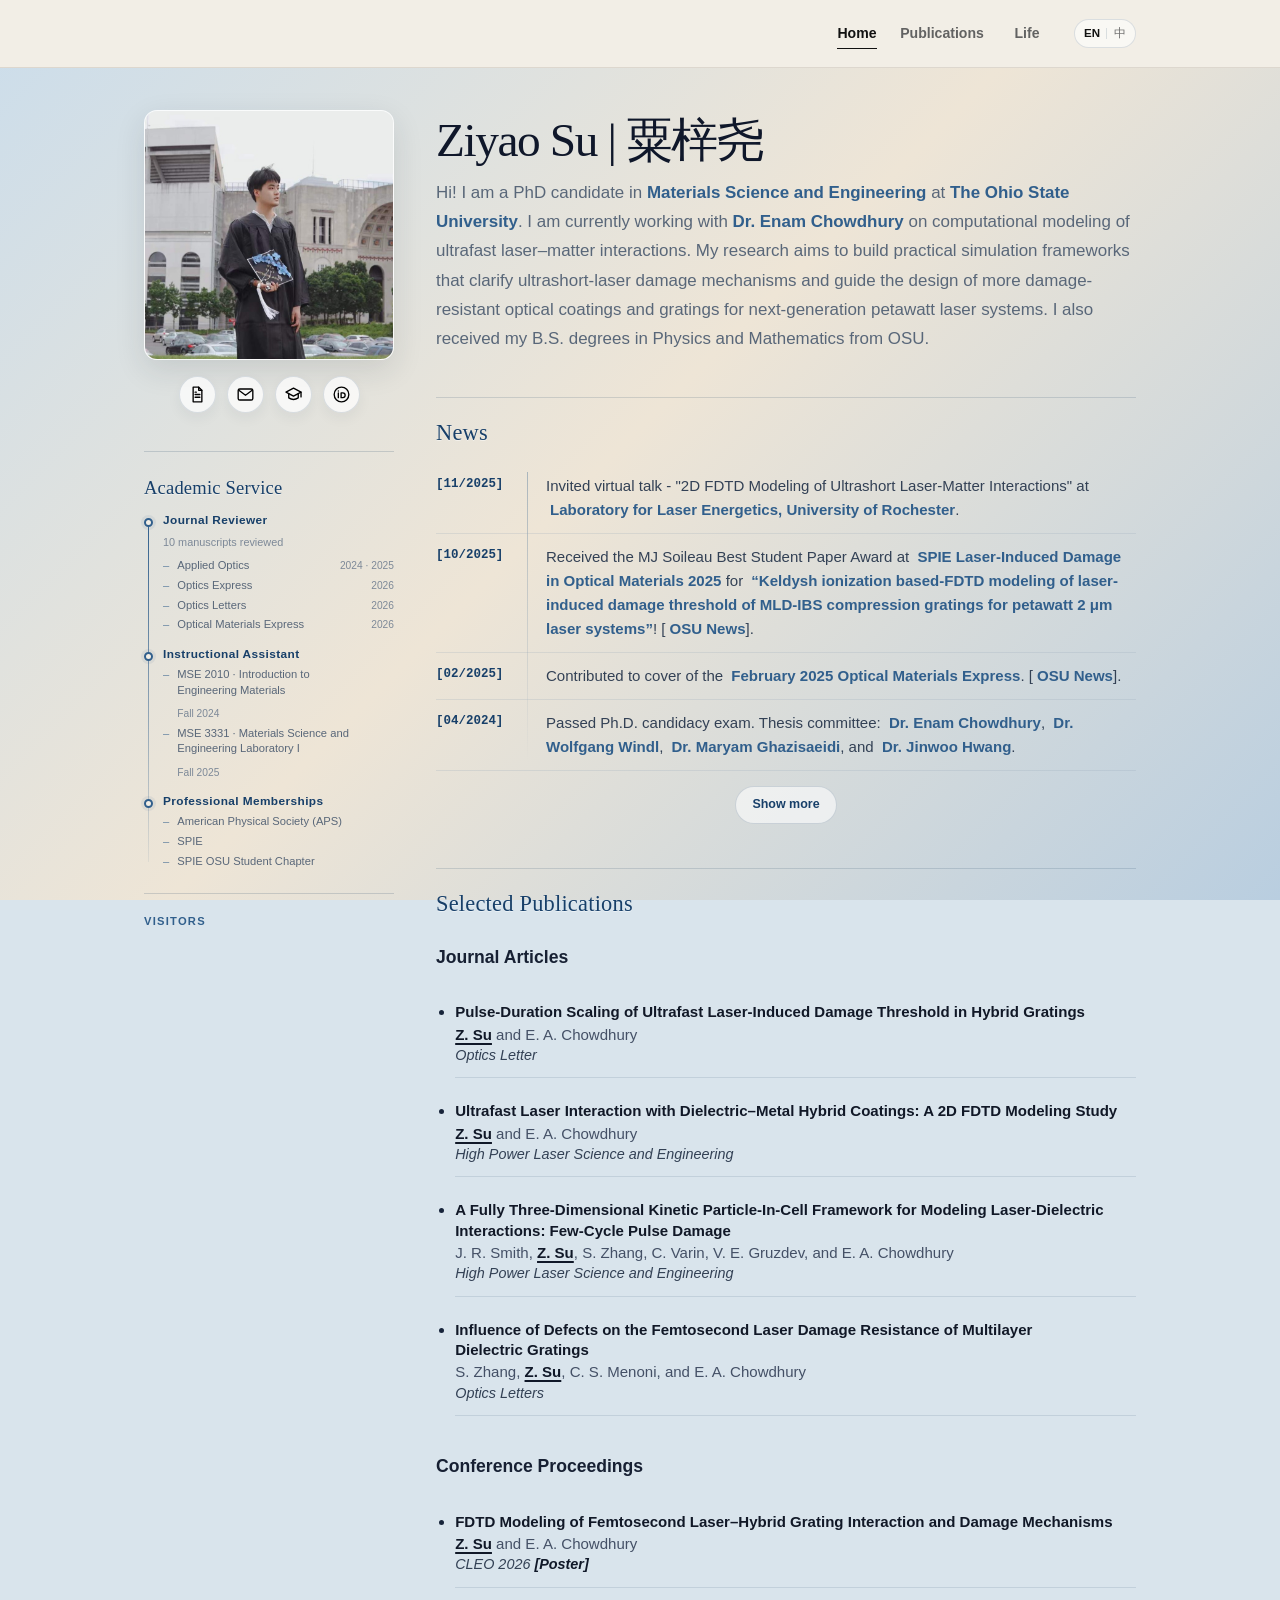
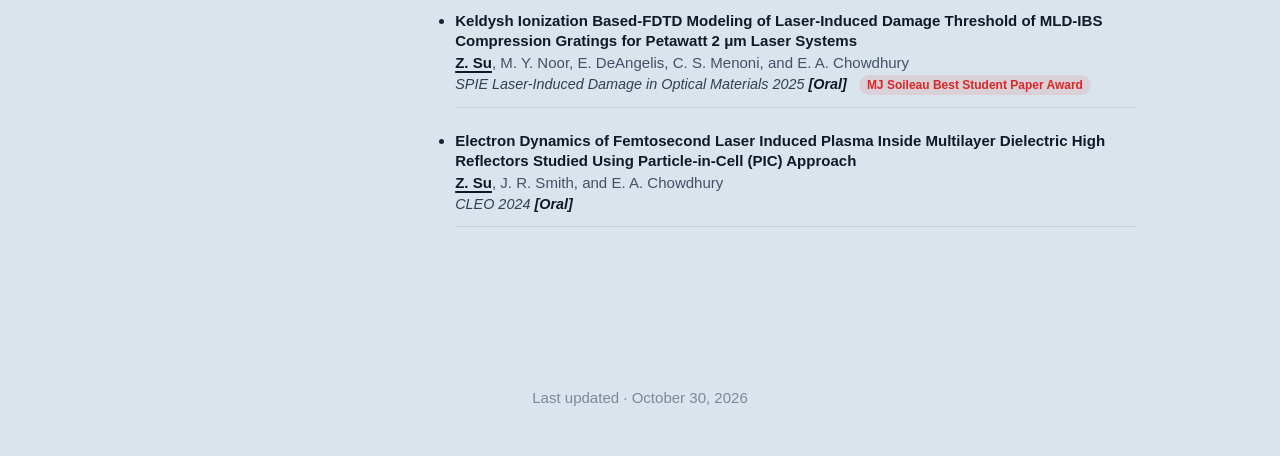
==== commit a9605420: "1" ====
--- a/index.html
+++ b/index.html
@@ -183,7 +183,7 @@
       </div>
       <div class="pub-author-line">
         Mohamed Yaseen Noor, <strong>Ziyao Su</strong>, Ravleen Kaur, Andy Lee,
-        Carmen S. Menoni, and Enam Chowdhury
+        Carmen S. Menoni, and Enam A. Chowdhury
       </div>
       <div class="pub-info-line">
         Optica, manuscript in preparation for submission
@@ -197,7 +197,7 @@
       </div>
       <div class="pub-author-line">
         Milo Eder, Justin Twardowski, <strong>Ziyao Su</strong>, Alphonse Marra,
-        Michael Chini, Zenghu Chang, and Enam Chowdhury
+        Michael Chini, Zenghu Chang, and Enam A. Chowdhury
       </div>
       <div class="pub-info-line">
         <em>Ultrafast Science</em>, under review
@@ -211,8 +211,9 @@
         </a>
       </div>
       <div class="pub-author-line">
-        E. DeAngelis, C. Chae, S. Alam, H. Gao, M. Y. Noor,
-        <strong>Ziyao Su</strong>, L. Brillson, J. Hwang, and E. Chowdhury
+        Emma DeAngelis, Christopher Chae, Sadikul Alam, Hantian Gao,
+        Mohamed Yaseen Noor, <strong>Ziyao Su</strong>, Liam Clink,
+        Leonard Brillson, Jinwoo Hwang, and Enam A. Chowdhury
       </div>
       <div class="pub-info-line">
         <em>ACS Applied Materials &amp; Interfaces</em>
@@ -336,6 +337,6 @@
     </div>
   </main>
   <footer class="site-footer" data-en="Last updated · October 30, 2026" data-zh="最近更新 · 2026 年 10 月 30 日">Last updated · October 30, 2026</footer>
-  <script src="site.js?v=20261030-15"></script>
+  <script src="site.js?v=20261030-19"></script>
 </body>
 </html>
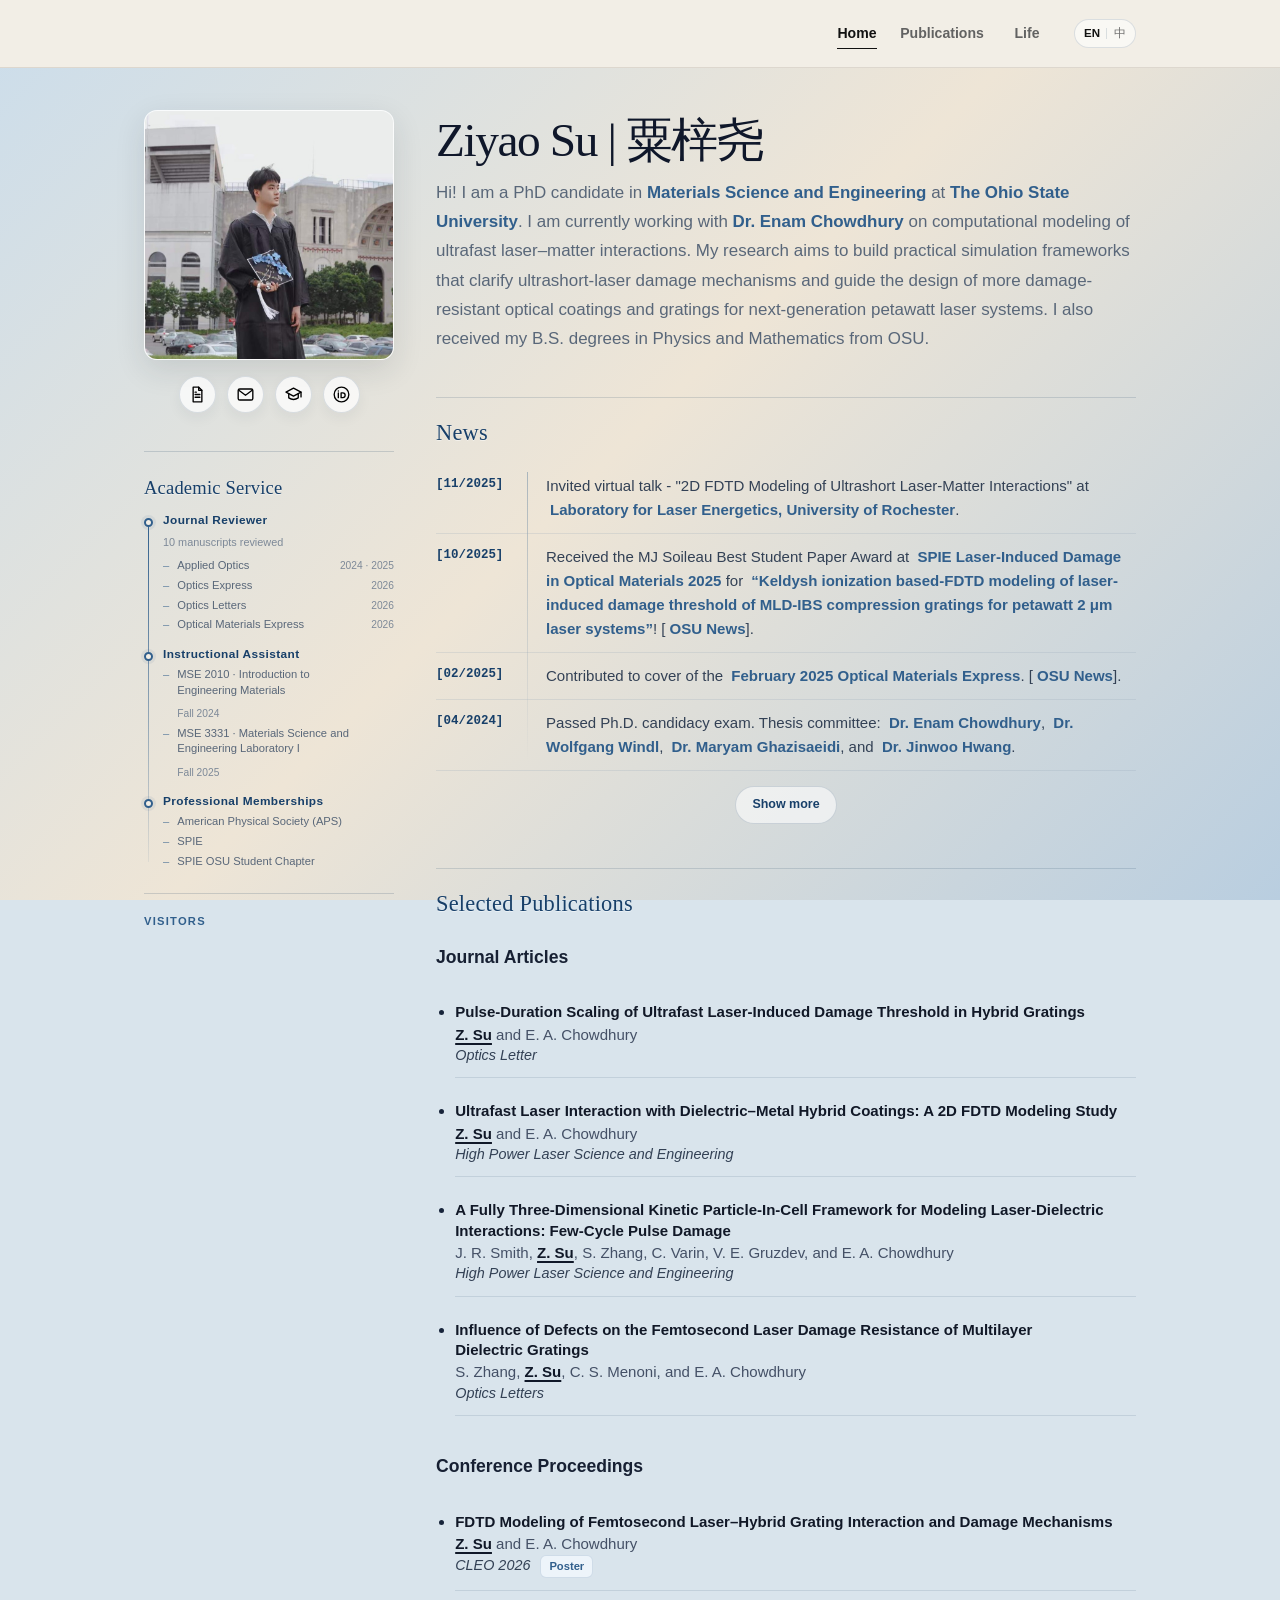
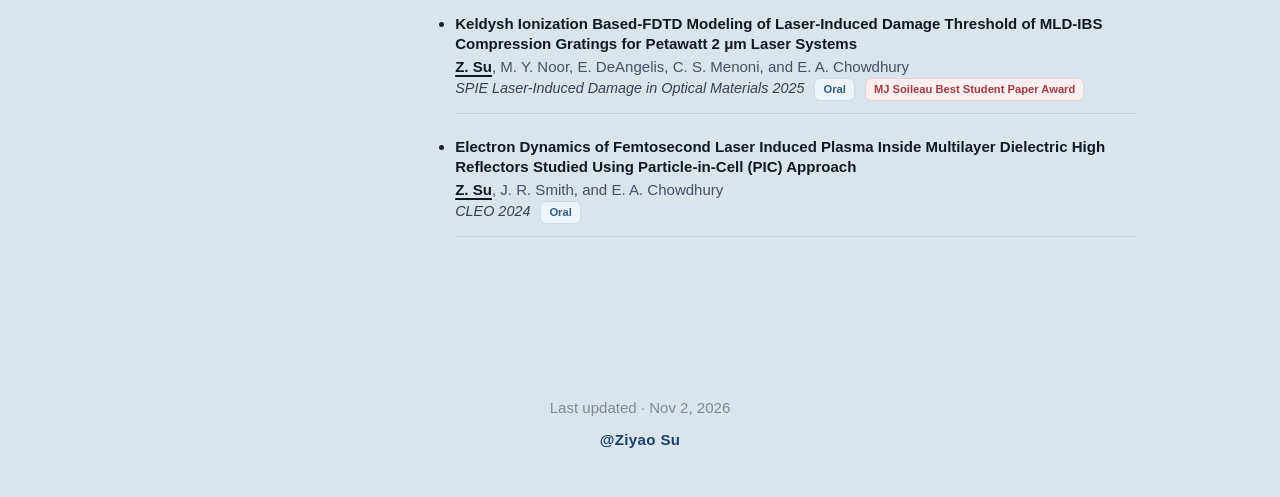
==== commit 0d1dc84a: "1" ====
--- a/index.html
+++ b/index.html
@@ -11,7 +11,7 @@
   <script>document.documentElement.lang=new URLSearchParams(location.search).get('lang')==='zh'?'zh-CN':'en'</script>
 
   <link rel="stylesheet" href="style.css" />
-  <link rel="stylesheet" href="refine.css?v=20261030-9" />
+  <link rel="stylesheet" href="refine.css?v=20261102-1" />
 </head>
 
 <body>
@@ -32,7 +32,7 @@
 
         <div class="hero-links" aria-label="Profile links">
           <a href="assets/documents/ziyao-su-cv-en.pdf" data-cv-link target="_blank" rel="noopener noreferrer" aria-label="Curriculum Vitae" data-tooltip-en="CV" data-tooltip-zh="简历"><img src="assets/icons/cv.svg" alt="" /></a>
-          <a href="mailto:su.775@buckeyemail.osu.edu" aria-label="Email" data-tooltip-en="Email" data-tooltip-zh="邮箱"><img src="assets/icons/email.svg" alt="" /></a>
+          <a href="mailto:su.775@osu.edu" aria-label="Email" data-tooltip-en="Email" data-tooltip-zh="邮箱"><img src="assets/icons/email.svg" alt="" /></a>
           <a href="https://scholar.google.com/citations?user=xP8BkjIAAAAJ&hl=en" target="_blank" rel="noopener noreferrer" aria-label="Google Scholar" data-tooltip-en="Google Scholar" data-tooltip-zh="谷歌学术"><img src="assets/icons/scholar.svg" alt="" /></a>
           <a href="https://orcid.org/0009-0007-4536-7956" target="_blank" rel="noopener noreferrer" aria-label="ORCID" data-tooltip-en="ORCID" data-tooltip-zh="ORCID"><img src="assets/icons/orcid.svg" alt="" /></a>
         </div>
@@ -87,6 +87,8 @@
     	id="mapmyvisitors"
     	src="https://mapmyvisitors.com/map.js?d=BDCIpGPcllW_cc_8S6606R4wEOKuxlZDSg9WOdwCF6E&cl=ffffff&w=a">
   	</script>
+        </div>
+      </div>
     </aside>
 
     <div class="home-content">
@@ -297,7 +299,8 @@
         <strong>Ziyao Su</strong> and Enam A. Chowdhury
       </div>
       <div class="pub-info-line">
-        <em>CLEO 2026 <strong>[Poster]</strong></em>        
+        <em>CLEO 2026</em>
+        <span class="home-pub-badge badge-presentation" data-en="Poster" data-zh="海报">Poster</span>
       </div>
     </li>
 
@@ -313,8 +316,9 @@
         Carmen S. Menoni, and Enam A. Chowdhury
       </div>
       <div class="pub-info-line">
-        <em>SPIE Laser-Induced Damage in Optical Materials 2025 <strong>[Oral]</strong></em> 
-        <span class="pub-highlight">MJ Soileau Best Student Paper Award</span>
+        <em>SPIE Laser-Induced Damage in Optical Materials 2025</em>
+        <span class="home-pub-badge badge-presentation" data-en="Oral" data-zh="口头报告">Oral</span>
+        <span class="home-pub-badge badge-award" data-en="MJ Soileau Best Student Paper Award" data-zh="MJ Soileau 最佳学生论文奖">MJ Soileau Best Student Paper Award</span>
       </div>
     </li>
 
@@ -329,14 +333,18 @@
         <strong>Ziyao Su</strong>, Joseph R. Smith, and Enam A. Chowdhury
       </div>
       <div class="pub-info-line">
-        <em>CLEO 2024 <strong>[Oral]</strong></em>  
+        <em>CLEO 2024</em>
+        <span class="home-pub-badge badge-presentation" data-en="Oral" data-zh="口头报告">Oral</span>
       </div>
     </li>
   </ul>
 </section>
     </div>
   </main>
-  <footer class="site-footer" data-en="Last updated · October 30, 2026" data-zh="最近更新 · 2026 年 10 月 30 日">Last updated · October 30, 2026</footer>
-  <script src="site.js?v=20261030-19"></script>
+  <footer class="site-footer">
+    <span data-en="Last updated · Nov 2, 2026" data-zh="最近更新 · 2026 年 11 月 2 日">Last updated · Nov 2, 2026</span>
+    <span class="footer-signature">@Ziyao Su</span>
+  </footer>
+  <script src="site.js?v=20261102-1"></script>
 </body>
 </html>
--- a/style.css
+++ b/style.css
@@ -39,12 +39,7 @@
   color: var(--ink);
   background: linear-gradient(180deg, #f5f6f3 0, #fafaf8 42%, #f4f5f2 100%);
   font-family: Inter, "Noto Sans SC", "PingFang SC", -apple-system, BlinkMacSystemFont, "Segoe UI", sans-serif;
-  opacity: 0;
-  transform: translateY(5px);
-  transition: opacity .35s ease, transform .35s ease;
-}
-body.page-ready { opacity: 1; transform: none; }
-body.page-leaving { opacity: 0; transform: translateY(-3px); }
+}
 body::before, body::after { opacity: .24; filter: saturate(.55); }
 
 .site-nav {
@@ -83,7 +78,6 @@
 
 .section-kicker { color: var(--primary); font-size: .72rem; font-weight: 750; letter-spacing: .13em; text-transform: uppercase; }
 
-.site-footer { padding: 30px 16px 44px; }
 @media (max-width: 760px) {
   .site-nav { height: 62px; }
   .nav-container { flex-direction: row; align-items: center; padding: 0 15px; gap: 10px; }
@@ -477,18 +471,6 @@
   font-size: 0.9rem;
 }
 
-.pub-highlight {
-  display: inline-block;
-  margin-left: 8px;
-  padding: 2px 8px;
-  border-radius: 999px;
-  background: rgba(220, 38, 38, 0.1);
-  color: #dc2626;
-  font-size: 0.75rem;
-  font-weight: 800;
-  white-space: nowrap;
-}
-
 /* ---------------------------Footer--------------------------- */
 
 .site-footer {
--- a/refine.css
+++ b/refine.css
@@ -63,7 +63,8 @@
 .compact-publications li { margin-bottom:11px; }
 .section-kicker { color:var(--primary); font-size:.88rem; line-height:1.25; font-weight:750; letter-spacing:.11em; text-transform:uppercase; }
 .service-section { background:rgba(255,255,255,.72); }
-.site-footer { padding:30px 16px 44px; }
+.site-footer { display:grid; gap:5px; padding:30px 16px 44px; }
+.footer-signature { color:var(--primary-dark); font-weight:700; letter-spacing:.025em; }
 
 /* Publications */
 .plain-page-header { padding:22px 2px 8px; }
@@ -80,6 +81,7 @@
 .pub-meta { font-size:.8rem; }
 .pub-abstract { border-left-color:var(--primary); border-radius:4px 9px 9px 4px; }
 .pub-links { gap:6px; margin-top:7px; }
+.pub-link-divider { align-self:center; margin:0 2px; color:rgba(52,68,90,.38); font-size:.72rem; font-weight:500; line-height:23px; user-select:none; }
 .pub-badge,.pub-links .bibtex-toggle,.pub-links .abstract-toggle,.pub-action { display:inline-flex; align-items:center; min-height:23px; padding:3px 8px; border:1px solid rgba(49,95,140,.13); border-radius:6px; font-size:.7rem; font-weight:750; line-height:1; text-decoration:none !important; }
 .badge-impact { color:#315f8c; border-color:rgba(49,95,140,.16); background:#edf4fa; }
 .badge-jcr { color:#416e57; border-color:rgba(65,110,87,.16); background:#eef6f1; }
@@ -146,7 +148,7 @@
   .horizontal-photo-strip figure,.horizontal-photo-strip figure:nth-child(even),.horizontal-photo-strip figure:hover,.horizontal-photo-strip figure:nth-child(even):hover,.horizontal-photo-strip figure:has(+ figure:hover),.horizontal-photo-strip figure:hover + figure { transform:none; }
   .horizontal-photo-strip figure::after { display:none; }
 }
-@media (prefers-reduced-motion:reduce) { body,main > header,main > section { animation:none !important; transition:none !important; transform:none !important; filter:none !important; } }
+@media (prefers-reduced-motion:reduce) { body,main > header,main > section,.home-content > header,.home-content > section,.profile-sidebar > * { animation:none !important; transition:none !important; transform:none !important; filter:none !important; } }
 
 /* Editorial homepage: a fixed profile rail with an open, asymmetric content field. */
 .home-layout { display:grid; grid-template-columns:250px minmax(0,1fr); gap:42px; align-items:start; padding-top:42px; font-size:.94rem; }
@@ -178,7 +180,6 @@
 .visitor-map:has(iframe) .map-widget-fallback,.visitor-map:has(img) .map-widget-fallback { display:none; }
 .sidebar-visitors .visitor-map > * { max-width:100%; }
 .sidebar-visitors .visitor-count { max-width:100%; height:auto; margin:10px auto 0; }
-.last-updated { margin:9px 0 0; color:var(--soft); font-size:.64rem; line-height:1.4; text-align:center; letter-spacing:.015em; }
 .home-content { display:grid; grid-template-columns:minmax(0,1.35fr) minmax(250px,.75fr); gap:22px 30px; min-width:0; }
 .home-content h1 { font-size:clamp(2.05rem,3.7vw,3rem); }
 .home-content section h2 { font-size:1.4rem; }
@@ -199,6 +200,17 @@
 body.page-ready .home-content > :nth-child(3) { animation-delay:140ms; }
 body.page-ready .home-content > :nth-child(4) { animation-delay:210ms; }
 body.cards-leaving .home-content > header,body.cards-leaving .home-content > section { animation:card-depart .30s both cubic-bezier(.55,0,1,.45); }
+body:not(.page-ready) .profile-sidebar > * { opacity:0; transform:translateY(-34px); }
+body.page-ready .profile-sidebar > * { animation:rail-arrive .7s both cubic-bezier(.22,1,.36,1); }
+body.page-ready .profile-sidebar > :nth-child(2) { animation-delay:70ms; }
+body.page-ready .profile-sidebar > :nth-child(3) { animation-delay:140ms; }
+body.cards-leaving .profile-sidebar > * { animation:rail-depart .30s both cubic-bezier(.55,0,1,.45); animation-delay:0ms; }
+@keyframes rail-arrive { from{opacity:0;transform:translateY(-34px);filter:blur(3px)} to{opacity:1;transform:none;filter:blur(0)} }
+@keyframes rail-depart { from{opacity:1;transform:none;filter:blur(0)} to{opacity:0;transform:translateY(22px);filter:blur(1px)} }
+
+.home-pub-badge { display:inline-flex; align-items:center; min-height:23px; margin-left:6px; padding:3px 8px; border:1px solid; border-radius:6px; box-sizing:border-box; font-size:.7rem; font-weight:750; line-height:1; vertical-align:middle; white-space:nowrap; }
+.badge-presentation { color:#315f8c; border-color:rgba(49,95,140,.16); background:#edf4fa; }
+.badge-award { color:#a53b42; border-color:rgba(165,59,66,.17); background:#fbefef; }
 
 /* Publication controls share one box model whether they link, toggle, or are disabled. */
 .pub-links .pub-badge,.pub-links .bibtex-toggle,.pub-links .abstract-toggle,.pub-links a.pub-action,.pub-links span.pub-action { display:inline-flex; align-items:center; justify-content:center; box-sizing:border-box; min-height:23px; margin:0; padding:3px 8px; border-radius:6px; font-size:.7rem; font-weight:750; line-height:1; text-decoration:none !important; }
@@ -243,4 +255,3 @@
 @media (max-width:460px) {
   .profile-sidebar .hero-photo-block { width:min(190px,70vw); margin:auto; }
 }
-@media (prefers-reduced-motion:reduce) { .home-content > header,.home-content > section { animation:none !important; transition:none !important; transform:none !important; filter:none !important; } }
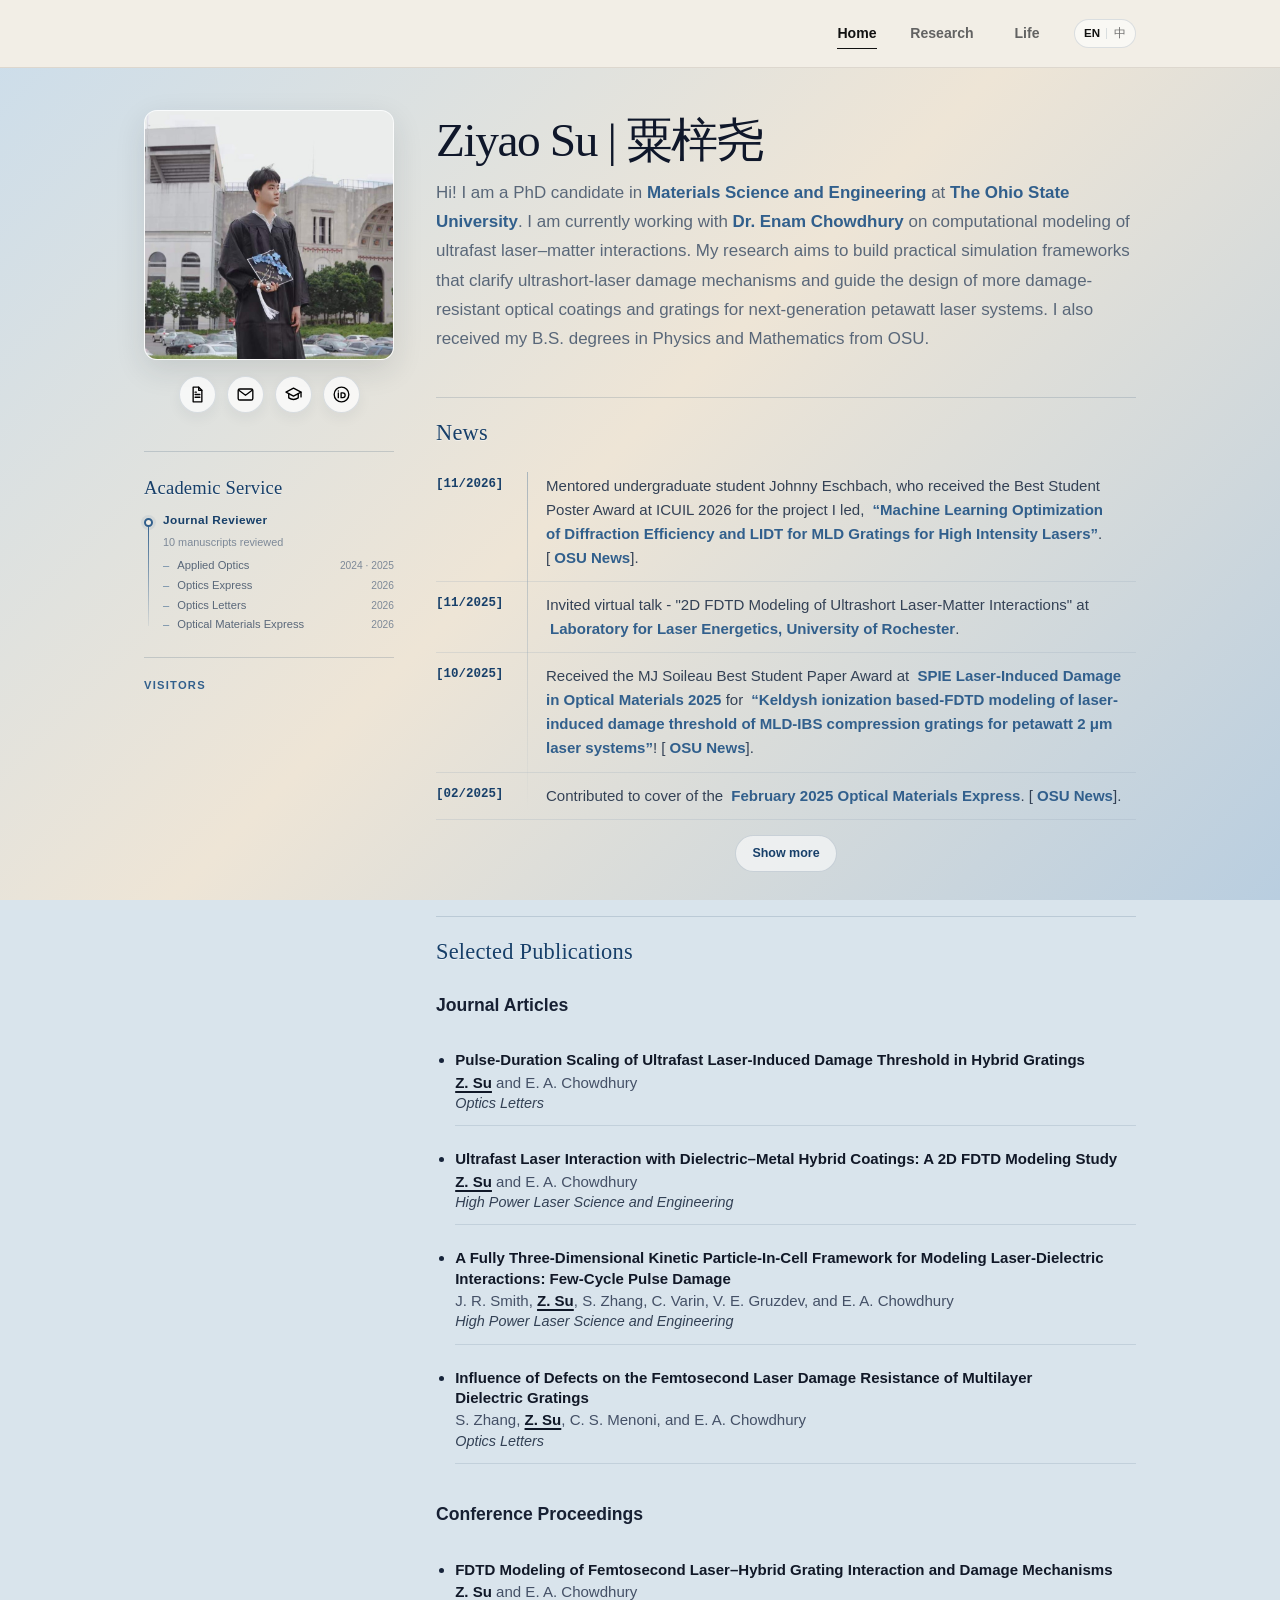
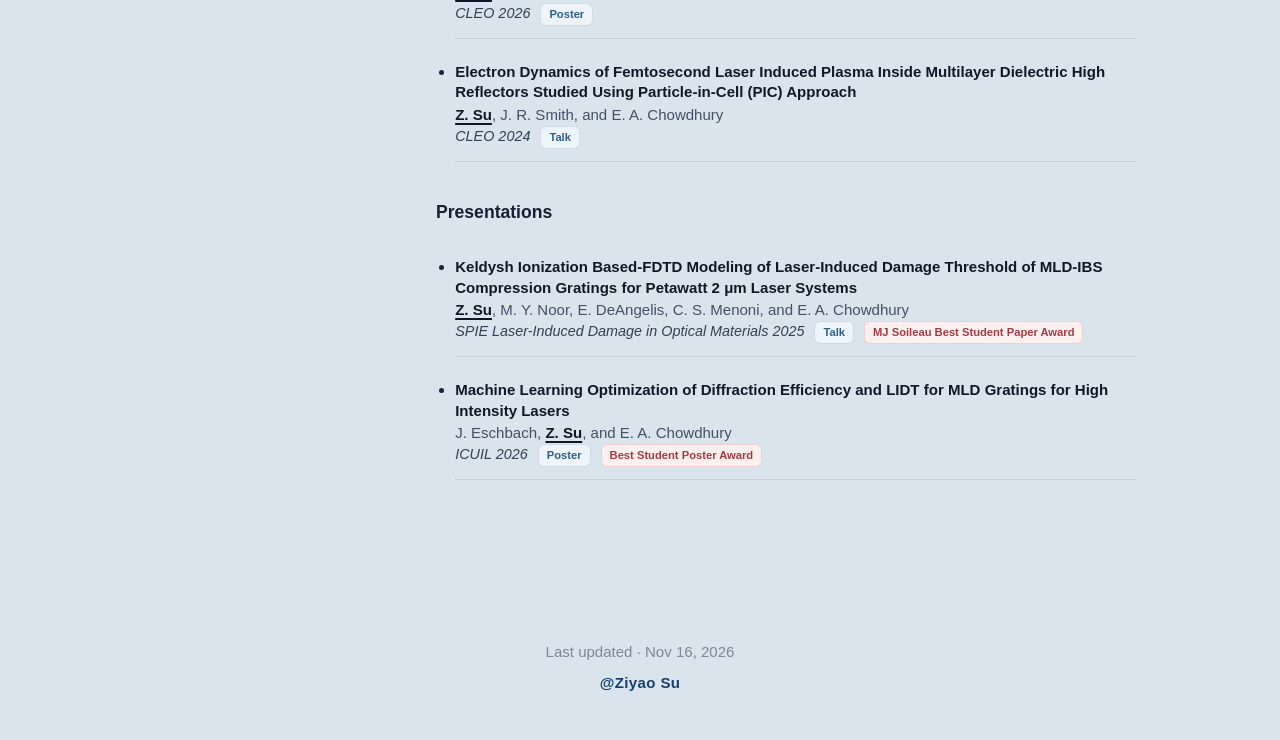
==== commit da36b27c: "1" ====
--- a/index.html
+++ b/index.html
@@ -11,7 +11,7 @@
   <script>document.documentElement.lang=new URLSearchParams(location.search).get('lang')==='zh'?'zh-CN':'en'</script>
 
   <link rel="stylesheet" href="style.css" />
-  <link rel="stylesheet" href="refine.css?v=20261102-1" />
+  <link rel="stylesheet" href="refine.css?v=20261117-12" />
 </head>
 
 <body>
@@ -19,7 +19,7 @@
     <div class="nav-container">
       <div class="nav-actions"><div class="nav-links">
         <a href="index.html" class="active" data-en="Home" data-zh="首页">Home</a>
-        <a href="publications.html" data-en="Publications" data-zh="学术成果">Publications</a>
+        <a href="publications.html" data-en="Research" data-zh="科研成果">Research</a>
         <a href="life.html" data-en="Life" data-zh="生活">Life</a>
       </div><button class="language-toggle" type="button" aria-label="切换至中文"><span data-lang="en">EN</span><i></i><span data-lang="zh">中</span></button></div>
     </div>
@@ -51,31 +51,6 @@
             <li><span>Optical Materials Express</span><small>2026</small></li>
           </ul>
         </li>
-        <li class="service-group">
-          <h3 data-en="Instructional Assistant" data-zh="教学助理">Instructional Assistant</h3>
-          <ul class="service-details service-courses">
-            <li data-en="MSE 2010 · Introduction to Engineering Materials &lt;small&gt;Fall 2024&lt;/small&gt;" data-zh="MSE 2010 · 工程材料导论 &lt;small&gt;2024 秋季&lt;/small&gt;">MSE 2010 · Introduction to Engineering Materials <small>Fall 2024</small></li>
-            <li data-en="MSE 3331 · Materials Science and Engineering Laboratory I &lt;small&gt;Fall 2025&lt;/small&gt;" data-zh="MSE 3331 · 材料科学与工程实验 I &lt;small&gt;2025 秋季&lt;/small&gt;">MSE 3331 · Materials Science and Engineering Laboratory I <small>Fall 2025</small></li>
-          </ul>
-</li>
-<li class="service-group">
-  <h3 data-en="Professional Memberships" data-zh="专业会员">
-    Professional Memberships
-  </h3>
-  <ul class="service-details service-memberships">
-    <li data-en="American Physical Society (APS)"
-        data-zh="美国物理学会（APS）">
-      American Physical Society (APS)
-    </li>
-    <li data-en="SPIE" data-zh="SPIE">
-      SPIE
-    </li>
-    <li data-en="SPIE OSU Student Chapter"
-        data-zh="SPIE 俄亥俄州立大学学生分会">
-      SPIE OSU Student Chapter
-    </li>
-  </ul>
-</li>
         </ul>
       </section>
 
@@ -115,6 +90,12 @@
 
   <ul class="news-list">
 
+    <li>
+      <span class="news-date">[11/2026]</span>
+      <span class="news-text" data-content-key="news-icuil">
+        Mentored undergraduate student Johnny Eschbach, who received the Best Student Poster Award at ICUIL 2026 for the project I led, <a href="https://icuil2026.org/programme/poster-sessions/" target="_blank" rel="noopener noreferrer"><strong>“Machine Learning Optimization of Diffraction Efficiency and LIDT for MLD Gratings for High Intensity Lasers”</strong></a>. [<a href="https://u.osu.edu/chowdhury.24/2026/11/15/chowdhury-lab-student-wins-1st-prize-at-icuil-2026-scotland/" target="_blank" rel="noopener noreferrer"><strong>OSU News</strong></a>].
+      </span>
+    </li>
 
     <li>
       <span class="news-date">[11/2025]</span>
@@ -233,7 +214,7 @@
         <strong>Ziyao Su</strong> and Enam A. Chowdhury
       </div>
       <div class="pub-info-line">
-        <em>Optics Letter</em>
+        <em>Optics Letters</em>
       </div>
     </li>
 
@@ -286,7 +267,7 @@
     </li>
   </ul>
 
-  <h3 data-en="Conference Proceedings" data-zh="会议录">Conference Proceedings</h3>
+  <h3 data-en="Conference Proceedings" data-zh="会议论文">Conference Proceedings</h3>
 
   <ul class="publication-list compact-publications">
     <li>
@@ -306,6 +287,26 @@
 
     <li>
       <div class="pub-title-line">
+        <a href="https://doi.org/10.1364/CLEO_SI.2024.SF3H.5" target="_blank" rel="noopener noreferrer">
+          Electron Dynamics of Femtosecond Laser Induced Plasma Inside Multilayer
+          Dielectric High Reflectors Studied Using Particle-in-Cell (PIC) Approach
+        </a>
+      </div>
+      <div class="pub-author-line">
+        <strong>Ziyao Su</strong>, Joseph R. Smith, and Enam A. Chowdhury
+      </div>
+      <div class="pub-info-line">
+        <em>CLEO 2024</em>
+        <span class="home-pub-badge badge-presentation" data-en="Talk" data-zh="报告">Talk</span>
+      </div>
+    </li>
+  </ul>
+
+  <h3 data-en="Presentations" data-zh="学术报告">Presentations</h3>
+
+  <ul class="publication-list compact-publications">
+    <li>
+      <div class="pub-title-line">
         <a href="https://doi.org/10.1117/12.3071987" target="_blank" rel="noopener noreferrer">
           Keldysh Ionization Based-FDTD Modeling of Laser-Induced Damage Threshold
           of MLD-IBS Compression Gratings for Petawatt 2 μm Laser Systems
@@ -317,24 +318,24 @@
       </div>
       <div class="pub-info-line">
         <em>SPIE Laser-Induced Damage in Optical Materials 2025</em>
-        <span class="home-pub-badge badge-presentation" data-en="Oral" data-zh="口头报告">Oral</span>
+        <span class="home-pub-badge badge-presentation" data-en="Talk" data-zh="报告">Talk</span>
         <span class="home-pub-badge badge-award" data-en="MJ Soileau Best Student Paper Award" data-zh="MJ Soileau 最佳学生论文奖">MJ Soileau Best Student Paper Award</span>
       </div>
     </li>
 
     <li>
       <div class="pub-title-line">
-        <a href="https://doi.org/10.1364/CLEO_SI.2024.SF3H.5" target="_blank" rel="noopener noreferrer">
-          Electron Dynamics of Femtosecond Laser Induced Plasma Inside Multilayer
-          Dielectric High Reflectors Studied Using Particle-in-Cell (PIC) Approach
-        </a>
-      </div>
-      <div class="pub-author-line">
-        <strong>Ziyao Su</strong>, Joseph R. Smith, and Enam A. Chowdhury
-      </div>
-      <div class="pub-info-line">
-        <em>CLEO 2024</em>
-        <span class="home-pub-badge badge-presentation" data-en="Oral" data-zh="口头报告">Oral</span>
+        <a href="https://icuil2026.org/programme/poster-sessions/" target="_blank" rel="noopener noreferrer">
+          Machine Learning Optimization of Diffraction Efficiency and LIDT for MLD Gratings for High Intensity Lasers
+        </a>
+      </div>
+      <div class="pub-author-line">
+        Johnny Eschbach, <strong>Ziyao Su</strong>, and Enam A. Chowdhury
+      </div>
+      <div class="pub-info-line">
+        <em>ICUIL 2026</em>
+        <span class="home-pub-badge badge-presentation" data-en="Poster" data-zh="海报">Poster</span>
+        <span class="home-pub-badge badge-award" data-en="Best Student Poster Award" data-zh="最佳学生海报奖">Best Student Poster Award</span>
       </div>
     </li>
   </ul>
@@ -342,9 +343,9 @@
     </div>
   </main>
   <footer class="site-footer">
-    <span data-en="Last updated · Nov 2, 2026" data-zh="最近更新 · 2026 年 11 月 2 日">Last updated · Nov 2, 2026</span>
+    <span data-en="Last updated · Nov 16, 2026" data-zh="最近更新 · 2026 年 11 月 16 日">Last updated · Nov 16, 2026</span>
     <span class="footer-signature">@Ziyao Su</span>
   </footer>
-  <script src="site.js?v=20261102-1"></script>
+  <script src="site.js?v=20261117-16"></script>
 </body>
 </html>
--- a/refine.css
+++ b/refine.css
@@ -52,6 +52,7 @@
 .news-list { position:relative; }
 .news-list::before { content:""; position:absolute; left:91px; top:9px; bottom:9px; width:1px; background:linear-gradient(var(--primary),transparent); opacity:.35; }
 .news-list li { position:relative; grid-template-columns:88px 1fr; gap:22px; padding:11px 0; }
+.news-text a strong { color:inherit; }
 .news-date { color:var(--primary-dark); font-family:ui-monospace,SFMono-Regular,Consolas,monospace; font-size:.78rem; }
 .news-more { display:block; margin:15px auto 0; padding:7px 16px; border:1px solid rgba(34,68,99,.18); border-radius:999px; color:var(--primary-dark); background:rgba(255,255,255,.58); font:inherit; font-size:.78rem; font-weight:750; cursor:pointer; transition:background .2s ease,border-color .2s ease,transform .2s ease; }
 .news-more:hover { transform:translateY(-1px); border-color:rgba(34,68,99,.34); background:rgba(255,255,255,.9); }
@@ -68,6 +69,17 @@
 
 /* Publications */
 .plain-page-header { padding:22px 2px 8px; }
+.research-header-tools { display:flex; align-items:center; justify-content:space-between; gap:16px; margin-top:9px; }
+.presenter-note { margin:0; color:var(--soft); font-size:.76rem; line-height:1.4; letter-spacing:.025em; }
+.publication-filters { display:flex; align-items:center; justify-content:flex-end; gap:7px; flex-wrap:wrap; }
+.publication-filters button { min-height:27px; padding:4px 11px; border:1px solid; border-radius:7px; font:inherit; font-size:.7rem; font-weight:750; line-height:1; cursor:pointer; opacity:.64; box-shadow:0 3px 10px rgba(32,52,73,.035); transition:opacity .22s ease,box-shadow .22s ease,transform .22s ease; }
+.publication-filters button[data-publication-filter="Journal"] { color:#315f8c; border-color:rgba(49,95,140,.18); background:#eaf1f7; }
+.publication-filters button[data-publication-filter="Proceeding"] { color:#826128; border-color:rgba(130,97,40,.18); background:#fbf5e8; }
+.publication-filters button[data-publication-filter="Presentation"] { color:#5d5a91; border-color:rgba(93,90,145,.18); background:#f1f0fa; }
+.publication-filters button:hover { opacity:.88; transform:translateY(-1px); }
+.publication-filters button[aria-pressed="true"] { opacity:1; box-shadow:0 0 0 2px rgba(49,95,140,.11),0 5px 13px rgba(38,77,111,.1); }
+.publication-filters button:focus-visible { outline:2px solid rgba(49,95,140,.36); outline-offset:2px; }
+.presenter-mark { margin-left:1px; color:var(--primary); font-size:.72em; font-weight:800; vertical-align:super; }
 .pub-section.year-section { display:grid; grid-template-columns:112px minmax(0,1fr); align-items:start; gap:15px; margin-top:20px; }
 .sticky-year { position:sticky; top:84px; grid-column:1; display:block; margin:0; padding:10px 12px; width:100%; min-width:0; border-radius:9px; text-align:center; white-space:nowrap; overflow:hidden; text-overflow:ellipsis; font-family:Georgia,"Noto Serif SC",serif; font-size:.94rem; line-height:1.25; font-weight:600; color:var(--primary-dark); background:rgba(255,255,255,.72); backdrop-filter:blur(14px); box-shadow:0 7px 20px rgba(32,52,73,.08); }
 .sticky-year::before,.sticky-year::after { display:none; }
@@ -77,14 +89,15 @@
 .pub-item:last-child { border-bottom:0; }
 .pub-venue { padding:0; margin-bottom:4px; border-radius:0; background:none; color:var(--primary); font-size:.69rem; letter-spacing:.045em; text-transform:uppercase; }
 .pub-title { font-size:.97rem; line-height:1.4; }
+.pub-title,.pub-title a { color:var(--ink); font-weight:800; text-decoration:none; }
 .pub-authors { font-size:.86rem; }
 .pub-meta { font-size:.8rem; }
 .pub-abstract { border-left-color:var(--primary); border-radius:4px 9px 9px 4px; }
 .pub-links { gap:6px; margin-top:7px; }
 .pub-link-divider { align-self:center; margin:0 2px; color:rgba(52,68,90,.38); font-size:.72rem; font-weight:500; line-height:23px; user-select:none; }
 .pub-badge,.pub-links .bibtex-toggle,.pub-links .abstract-toggle,.pub-action { display:inline-flex; align-items:center; min-height:23px; padding:3px 8px; border:1px solid rgba(49,95,140,.13); border-radius:6px; font-size:.7rem; font-weight:750; line-height:1; text-decoration:none !important; }
-.badge-impact { color:#315f8c; border-color:rgba(49,95,140,.16); background:#edf4fa; }
-.badge-jcr { color:#416e57; border-color:rgba(65,110,87,.16); background:#eef6f1; }
+.badge-impact { color:#3e6e86; border-color:rgba(62,110,134,.17); background:#edf4f7; }
+.badge-jcr { color:#4b7979; border-color:rgba(75,121,121,.17); background:#eff6f5; }
 .pub-links .bibtex-toggle,.pub-links .abstract-toggle,.pub-action { color:#34445a; border-color:rgba(52,68,90,.13); background:rgba(255,255,255,.76); }
 .pub-links .bibtex-toggle:hover,.pub-links .abstract-toggle:hover,.pub-action:hover { background:#fff; text-decoration:none; }
 .pub-links .is-unavailable { color:#9aa3ad; border-color:rgba(120,130,142,.11); background:rgba(230,233,236,.6); cursor:default; pointer-events:none; }
@@ -94,18 +107,16 @@
 .bib-copy { position:absolute; top:8px; right:8px; padding:4px 8px; border:1px solid var(--border); border-radius:5px; color:var(--primary-dark); background:rgba(255,255,255,.78); font:inherit; font-size:.67rem; font-weight:700; cursor:pointer; }
 
 /* Life - warmer and more playful, while retaining the shared shell. */
-body:has(.life-page-header) { --ink:#351d20; --muted:#6f5553; --soft:#947c76; --primary:#985355; --primary-dark:#6f3438; --border:rgba(113,42,47,.12); background-color:#eee4db !important; background-image:linear-gradient(140deg,#e7c9c2 0%,#f4ede2 48%,#e1b6b4 100%) !important; background-attachment:fixed !important; }
-.life-section { background-color:rgba(255,255,255,.72); background-image:none; backdrop-filter:blur(20px) saturate(115%); -webkit-backdrop-filter:blur(20px) saturate(115%); }
+body:has(.life-page-header) { --ink:#351d20; --muted:#6f5553; --soft:#947c76; --primary:#985355; --primary-dark:#6f3438; --border:rgba(113,42,47,.12); --card:rgba(248,241,235,.88); --shadow-md:0 14px 40px rgba(88,61,41,.08); background-color:#e7cec7 !important; background-image:linear-gradient(135deg,#e5c4bd 0%,#f3e8dc 49%,#dcb9b6 100%) !important; background-attachment:fixed !important; }
 .life-page-header h1,.life-heading { font-family:Georgia,"Noto Serif SC",serif; font-weight:500; }
-.life-section { padding:28px; margin-top:18px; border-color:rgba(92,70,52,.10); border-radius:var(--radius-xl); box-shadow:0 12px 34px rgba(88,61,41,.06); }
-.life-heading { padding:0 0 9px; }
-.life-heading::before { display:block; position:static; flex:0 0 18px; width:18px; height:1px; margin:0; border-radius:0; background:currentColor !important; opacity:.6; }
-.life-heading::after { content:""; position:absolute; left:28px; bottom:0; width:46px; height:2px; margin:0; border-radius:9px; background:linear-gradient(90deg,currentColor,transparent); opacity:.45; }
-.life-list { gap:12px; }
-.life-card { min-height:0; padding:18px; border-radius:14px; box-shadow:none; border:1px solid rgba(111,41,46,.10); background:rgba(255,255,255,.66); backdrop-filter:blur(14px) saturate(112%); -webkit-backdrop-filter:blur(14px) saturate(112%); }
-.life-card:hover { transform:translateY(-2px) rotate(.08deg); box-shadow:0 12px 28px rgba(88,61,41,.08); }
+.life-section { display:grid; grid-template-columns:112px minmax(0,1fr); align-items:start; gap:15px; margin-top:20px; padding:0; border:0; border-radius:0; background:transparent; box-shadow:none; backdrop-filter:none; -webkit-backdrop-filter:none; }
+.life-heading { position:sticky; top:84px; grid-column:1; display:block; width:100%; min-width:0; margin:0; padding:10px 12px; border:1px solid rgba(255,255,255,.55); border-radius:9px; color:var(--primary-dark); background:rgba(255,255,255,.72); box-shadow:0 7px 20px rgba(79,48,47,.08); backdrop-filter:blur(14px); -webkit-backdrop-filter:blur(14px); text-align:center; white-space:nowrap; overflow:hidden; text-overflow:ellipsis; font-size:.94rem; line-height:1.25; font-weight:600; letter-spacing:0; }
+.life-heading::before,.life-heading::after { display:none !important; }
+.life-list { grid-column:2; grid-template-columns:minmax(0,1fr); gap:0; width:100%; margin:0; padding:7px 15px; border:1px solid var(--border); border-radius:15px; background:var(--card); box-shadow:var(--shadow-md); backdrop-filter:blur(10px); -webkit-backdrop-filter:blur(10px); }
+.life-card { grid-column:1 !important; min-height:0; margin:0; padding:16px 1px; border:0; border-bottom:1px solid var(--border); border-radius:0; background:transparent; box-shadow:none; backdrop-filter:none; -webkit-backdrop-filter:none; transition:none; }
+.life-card:last-child { border-bottom:0; }
+.life-card:hover { transform:none; box-shadow:none; }
 .life-tag { border-radius:5px; letter-spacing:.07em; text-transform:uppercase; }
-.life-title { position:relative; z-index:1; display:block; clear:both; margin-top:4px; background:none; }
 .horizontal-photo-strip { perspective:1100px; perspective-origin:center 42%; padding:34px 10px 28px; scroll-padding-inline:10px; }
 .horizontal-photo-strip figure { position:relative; isolation:isolate; flex-basis:280px; border-radius:12px; overflow:visible; background:rgba(255,255,255,.86); border:1px solid rgba(105,61,59,.13); box-shadow:0 10px 22px rgba(75,43,42,.14),0 3px 0 rgba(255,255,255,.9),0 6px 0 rgba(125,83,76,.08); transform:translateZ(0) rotateY(0) scale(.965); transform-style:preserve-3d; transform-origin:left center; transition:transform .52s cubic-bezier(.2,.78,.2,1),box-shadow .52s ease,filter .4s ease; will-change:transform; }
 .horizontal-photo-strip figure:nth-child(even) { transform-origin:right center; }
@@ -119,7 +130,9 @@
 .horizontal-photo-strip figure:hover + figure { transform:translateX(10px) rotateY(10deg) scale(.94); }
 .horizontal-photo-strip img { border-radius:11px 11px 0 0; transform:translateZ(1px); }
 .horizontal-photo-strip figcaption { position:relative; z-index:3; border-radius:0 0 11px 11px; background:rgba(255,255,255,.9); }
-.championship-box,.music-player-box { border-radius:12px; box-shadow:none; }
+.championship-box,.music-player-box { margin-top:20px; padding-top:0; border:0; border-radius:8px; background:rgba(255,255,255,.22); box-shadow:none; }
+.championship-header,.music-list-header { border:0; border-radius:7px 7px 0 0; }
+.championship-list li,.music-list li,.shared-audio-player { border:0; }
 @media (max-width:760px) {
   .site-nav { height:62px; }
   .nav-container { flex-direction:row; align-items:center; padding:0 15px; gap:10px; }
@@ -140,8 +153,14 @@
   .pub-section.year-section { grid-template-columns:1fr; gap:8px; }
   .sticky-year { position:relative; top:auto; grid-column:1; width:max-content; min-width:70px; }
   .pub-list { grid-column:1; padding:7px 12px; }
-  .life-section { padding:21px 15px; }
+  .life-section { grid-template-columns:1fr; gap:8px; padding:0; }
+  .life-heading { position:relative; top:auto; grid-column:1; width:max-content; min-width:70px; padding:7px 10px; font-size:.8rem; }
+  .life-list { grid-column:1; padding:4px 10px; }
+  .life-card { padding:14px 1px; }
   .plain-page-header h1,.life-page-header h1 { font-size:2.25rem; line-height:1.08; }
+  .research-header-tools { align-items:flex-start; flex-wrap:wrap; gap:9px 14px; }
+  .publication-filters { margin-left:auto; gap:5px; }
+  .publication-filters button { min-height:25px; padding:4px 8px; font-size:.65rem; }
 }
 @media (hover:none),(pointer:coarse) {
   .horizontal-photo-strip { perspective:none; padding:8px 0 14px; }
@@ -161,18 +180,13 @@
 .sidebar-service .service-points::before { content:""; position:absolute; top:7px; bottom:7px; left:4px; width:1px; background:linear-gradient(var(--primary),rgba(49,95,140,.08)); }
 .sidebar-service .service-group { position:relative; padding-left:19px; }
 .sidebar-service .service-group::before { content:""; position:absolute; top:5px; left:0; width:9px; height:9px; box-sizing:border-box; border:2px solid var(--primary); border-radius:50%; background:#f3eee5; box-shadow:0 0 0 3px rgba(49,95,140,.08); }
-.sidebar-service .service-group + .service-group { margin-top:14px; }
 .sidebar-service h3 { margin:0 0 4px; color:var(--primary-dark); font-size:.74rem; line-height:1.35; letter-spacing:.035em; }
-.sidebar-service p { margin:0; color:var(--muted); font-size:.72rem; line-height:1.52; text-wrap:pretty; overflow-wrap:normal; word-break:normal; }
 .service-summary { display:block; margin-bottom:6px; color:var(--soft); font-size:.68rem; }
 .service-details { display:grid; gap:4px; margin:0; padding:0; list-style:none; }
 .service-details li { display:flex; justify-content:space-between; gap:8px; color:var(--muted); font-size:.7rem; line-height:1.4; text-wrap:pretty; }
 .service-details li::before { content:"–"; flex:0 0 auto; color:var(--primary); opacity:.7; }
-.service-details li > span,.service-details li > a { margin-right:auto; }
+.service-details li > span { margin-right:auto; }
 .service-details small { flex:0 0 auto; color:var(--soft); font-size:.64rem; line-height:1.5; }
-.service-courses li { display:grid; grid-template-columns:auto 1fr; }
-.service-courses small { grid-column:2; display:block; }
-.service-memberships li { justify-content:flex-start; }
 .sidebar-visitors { margin-top:24px; padding-top:20px; border-top:1px solid rgba(34,68,99,.18); }
 .sidebar-visitors .section-kicker { display:block; margin-bottom:10px; font-size:.7rem; }
 .sidebar-visitors .visitor-map { min-height:95px; padding:0; border:0; border-radius:8px; background:transparent; overflow:hidden; }
@@ -217,8 +231,11 @@
 .pub-links .bibtex-toggle,.pub-links .abstract-toggle,.pub-links a.pub-action,.pub-links span.pub-action { border:1px solid rgba(52,68,90,.13); color:#34445a; background:rgba(255,255,255,.76); }
 .pub-links .bibtex-toggle:hover,.pub-links .abstract-toggle:hover,.pub-links a.pub-action:hover { border-color:rgba(52,68,90,.2); color:#34445a; background:#fff; }
 .pub-links span.pub-action.is-unavailable,.pub-links .pub-badge.is-unavailable { border-color:rgba(120,130,142,.11); color:#9aa3ad; background:rgba(230,233,236,.68); }
-.badge-rising { color:#77587d; border-color:rgba(119,88,125,.16); background:#f5eff7; }
-.badge-conference { color:#725a37; border-color:rgba(114,90,55,.16); background:#f7f2e8; }
+.badge-rising { color:#5f7d6c; border-color:rgba(95,125,108,.17); background:#f1f6f2; }
+.badge-journal { color:#315f8c; border-color:rgba(49,95,140,.18); background:#eaf1f7; }
+.pub-links .badge-proceeding { color:#826128; border-color:rgba(130,97,40,.18); background:#fbf5e8; }
+.pub-links .badge-presentation { color:#5d5a91; border-color:rgba(93,90,145,.18); background:#f1f0fa; }
+.pub-links .badge-award { color:#a53b42; border-color:rgba(165,59,66,.17); background:#fbefef; }
 
 @media (max-width:900px) {
   .home-layout { grid-template-columns:220px minmax(0,1fr); gap:30px; }
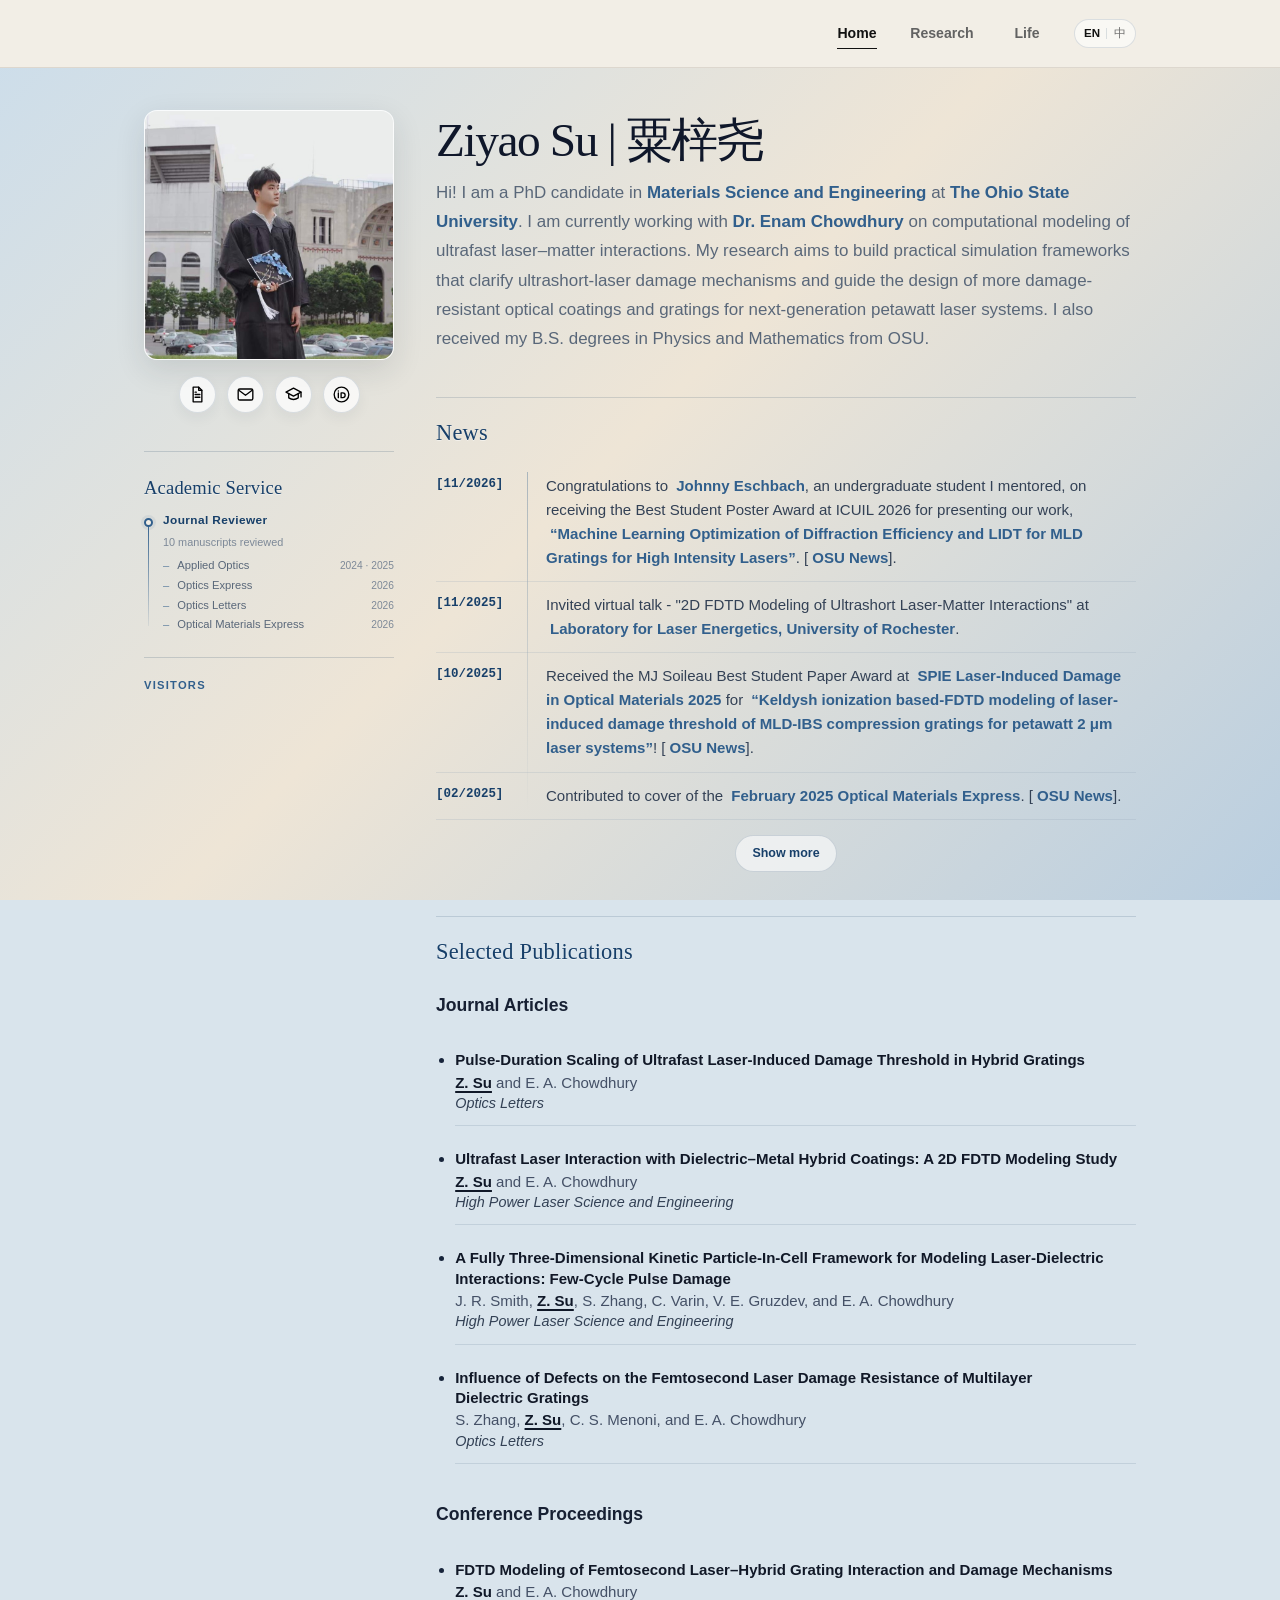
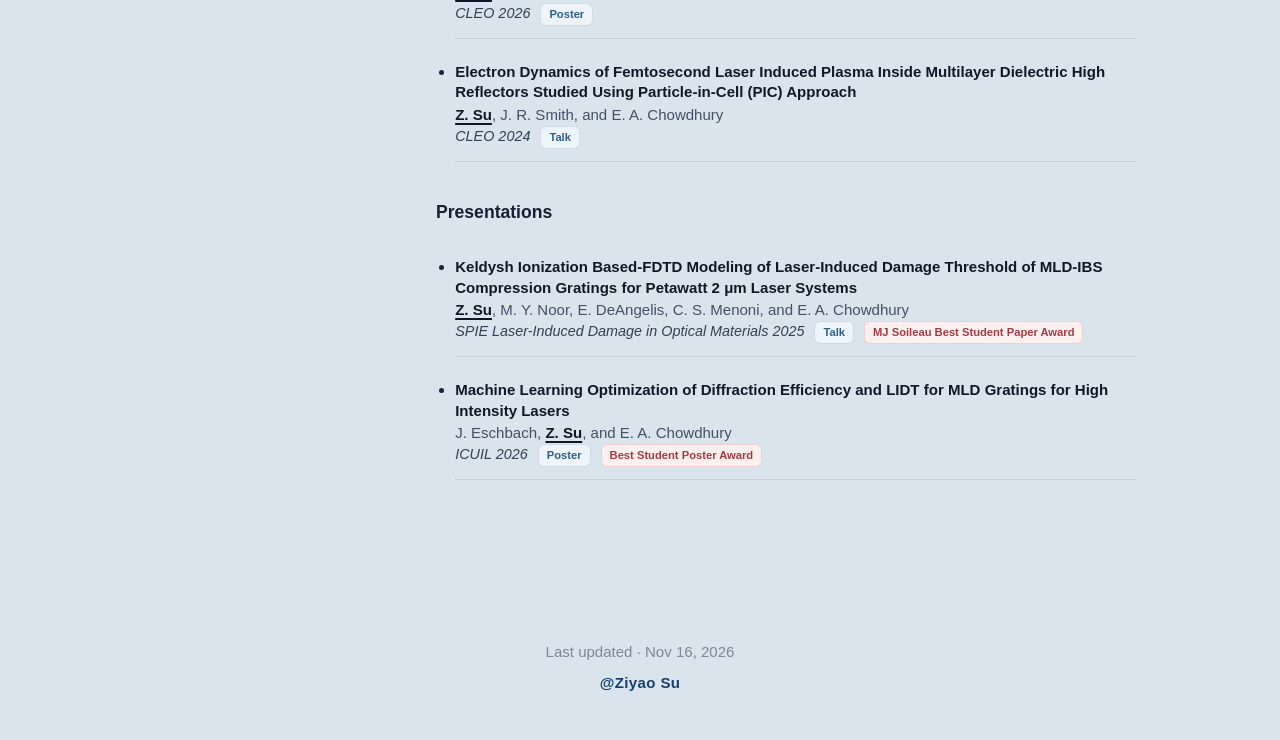
==== commit 9608977a: "1" ====
--- a/index.html
+++ b/index.html
@@ -11,7 +11,7 @@
   <script>document.documentElement.lang=new URLSearchParams(location.search).get('lang')==='zh'?'zh-CN':'en'</script>
 
   <link rel="stylesheet" href="style.css" />
-  <link rel="stylesheet" href="refine.css?v=20261117-12" />
+  <link rel="stylesheet" href="refine.css?v=20261118-13" />
 </head>
 
 <body>
@@ -93,7 +93,7 @@
     <li>
       <span class="news-date">[11/2026]</span>
       <span class="news-text" data-content-key="news-icuil">
-        Mentored undergraduate student Johnny Eschbach, who received the Best Student Poster Award at ICUIL 2026 for the project I led, <a href="https://icuil2026.org/programme/poster-sessions/" target="_blank" rel="noopener noreferrer"><strong>“Machine Learning Optimization of Diffraction Efficiency and LIDT for MLD Gratings for High Intensity Lasers”</strong></a>. [<a href="https://u.osu.edu/chowdhury.24/2026/11/15/chowdhury-lab-student-wins-1st-prize-at-icuil-2026-scotland/" target="_blank" rel="noopener noreferrer"><strong>OSU News</strong></a>].
+        Congratulations to <a href="https://www.linkedin.com/in/jonathaneschbach/" target="_blank" rel="noopener noreferrer">Johnny Eschbach</a>, an undergraduate student I mentored, on receiving the Best Student Poster Award at ICUIL 2026 for presenting our work, <a href="https://icuil2026.org/programme/poster-sessions/" target="_blank" rel="noopener noreferrer">“Machine Learning Optimization of Diffraction Efficiency and LIDT for MLD Gratings for High Intensity Lasers”</a>. [<a href="https://u.osu.edu/chowdhury.24/2026/11/15/chowdhury-lab-student-wins-1st-prize-at-icuil-2026-scotland/" target="_blank" rel="noopener noreferrer">OSU News</a>].
       </span>
     </li>
 
@@ -346,6 +346,6 @@
     <span data-en="Last updated · Nov 16, 2026" data-zh="最近更新 · 2026 年 11 月 16 日">Last updated · Nov 16, 2026</span>
     <span class="footer-signature">@Ziyao Su</span>
   </footer>
-  <script src="site.js?v=20261117-16"></script>
+  <script src="site.js?v=20261118-18"></script>
 </body>
 </html>
--- a/refine.css
+++ b/refine.css
@@ -52,7 +52,6 @@
 .news-list { position:relative; }
 .news-list::before { content:""; position:absolute; left:91px; top:9px; bottom:9px; width:1px; background:linear-gradient(var(--primary),transparent); opacity:.35; }
 .news-list li { position:relative; grid-template-columns:88px 1fr; gap:22px; padding:11px 0; }
-.news-text a strong { color:inherit; }
 .news-date { color:var(--primary-dark); font-family:ui-monospace,SFMono-Regular,Consolas,monospace; font-size:.78rem; }
 .news-more { display:block; margin:15px auto 0; padding:7px 16px; border:1px solid rgba(34,68,99,.18); border-radius:999px; color:var(--primary-dark); background:rgba(255,255,255,.58); font:inherit; font-size:.78rem; font-weight:750; cursor:pointer; transition:background .2s ease,border-color .2s ease,transform .2s ease; }
 .news-more:hover { transform:translateY(-1px); border-color:rgba(34,68,99,.34); background:rgba(255,255,255,.9); }
